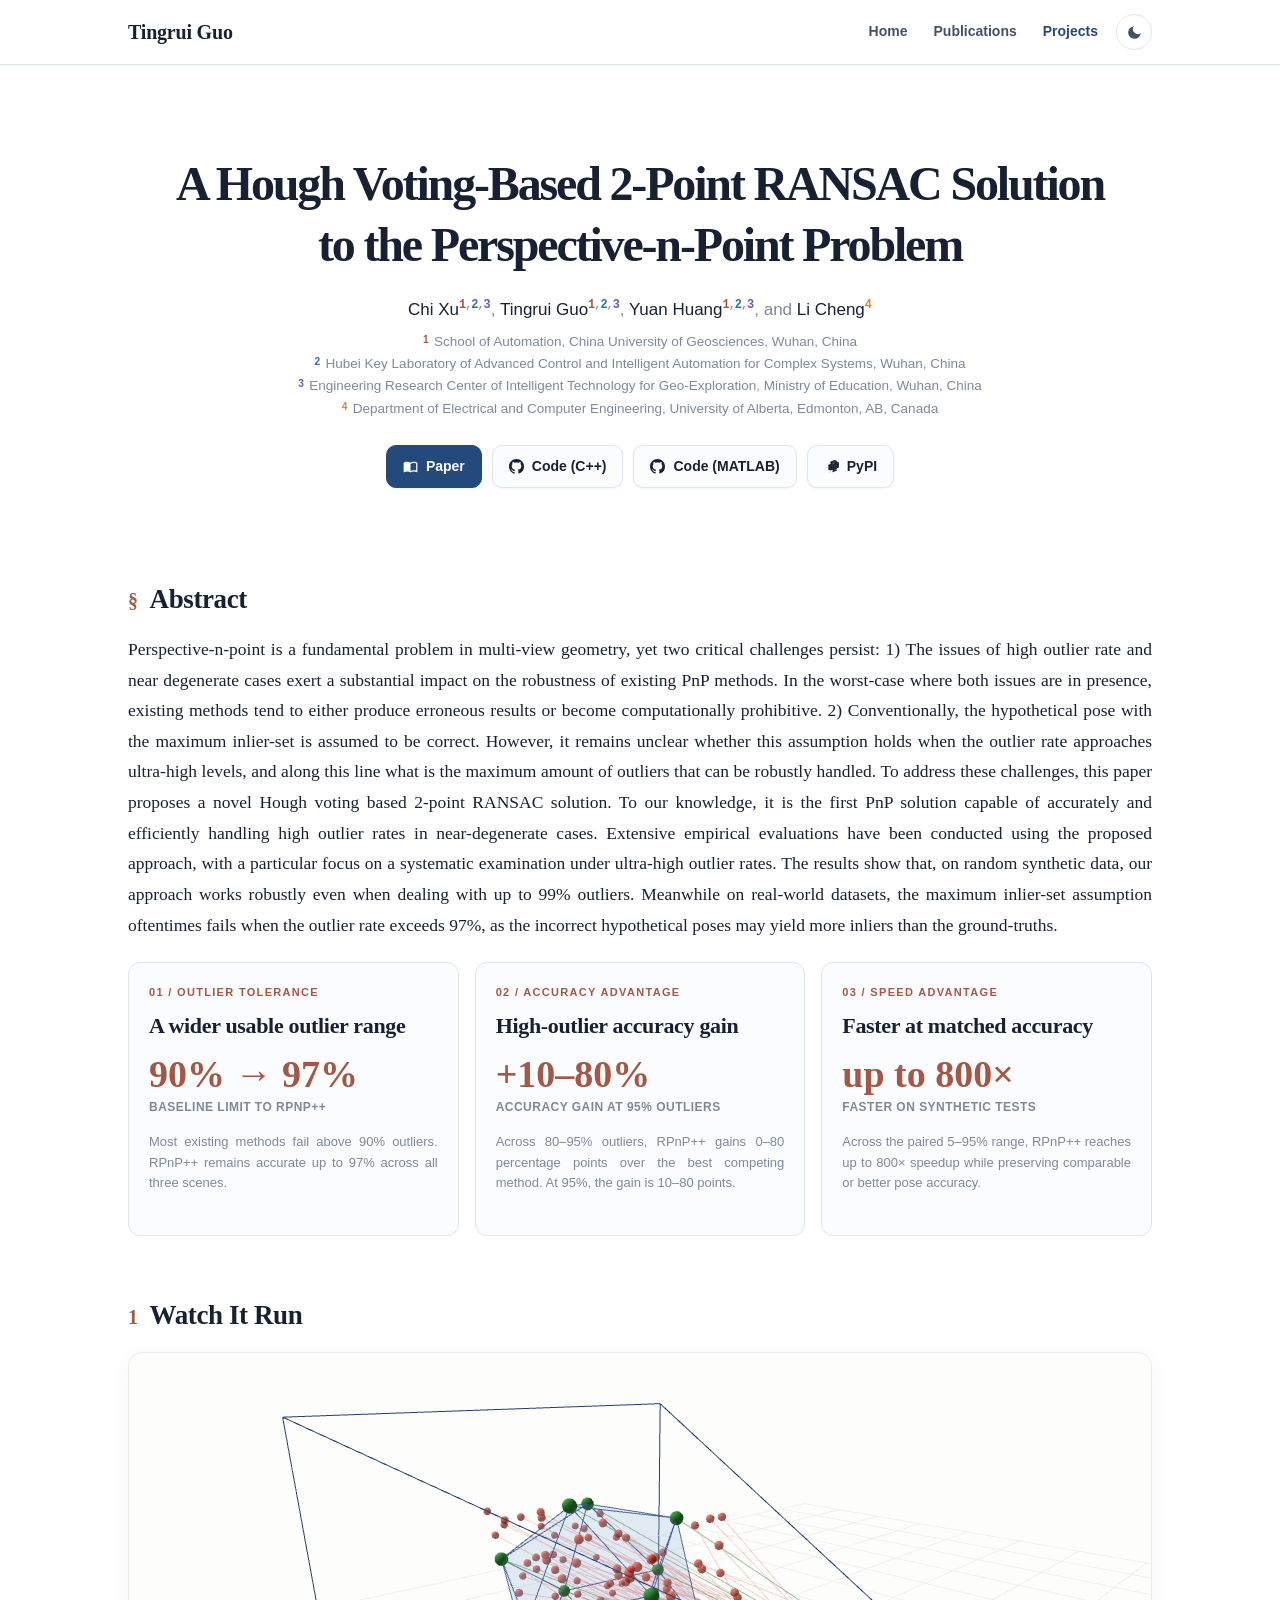
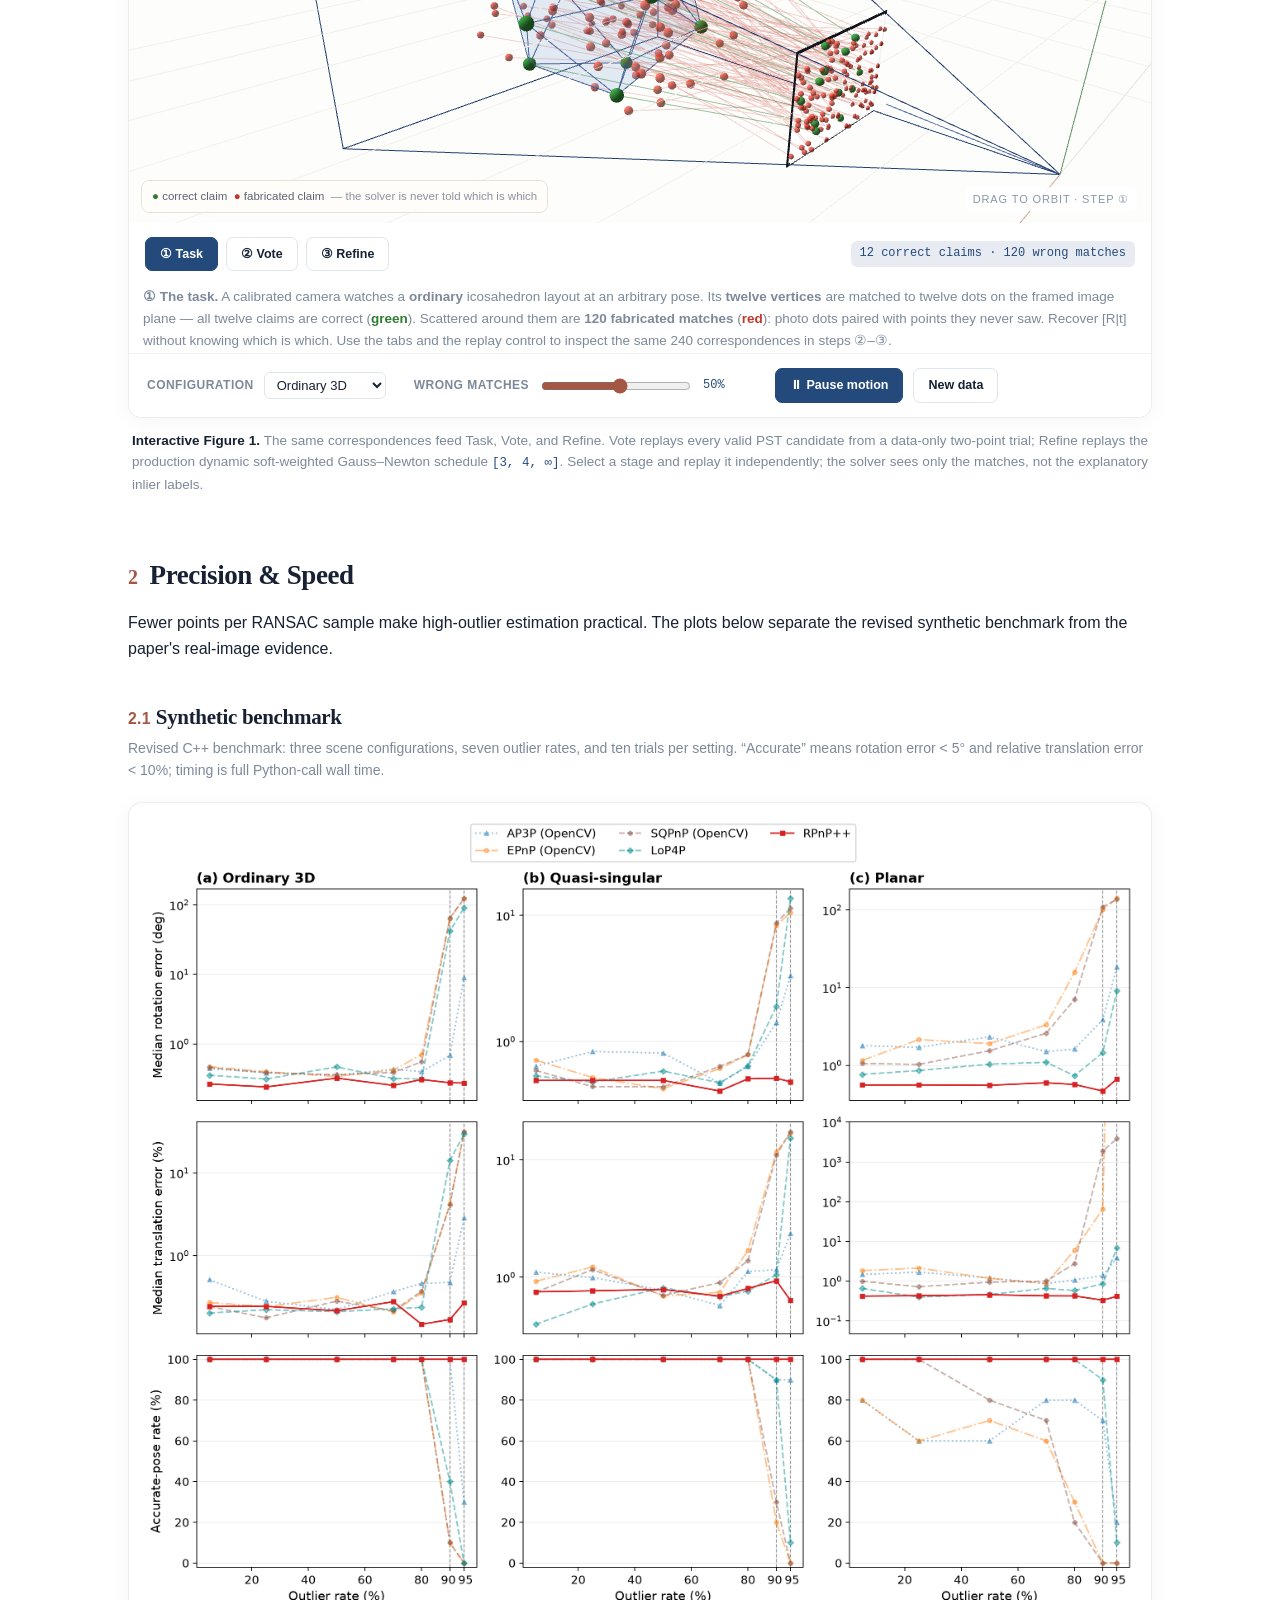
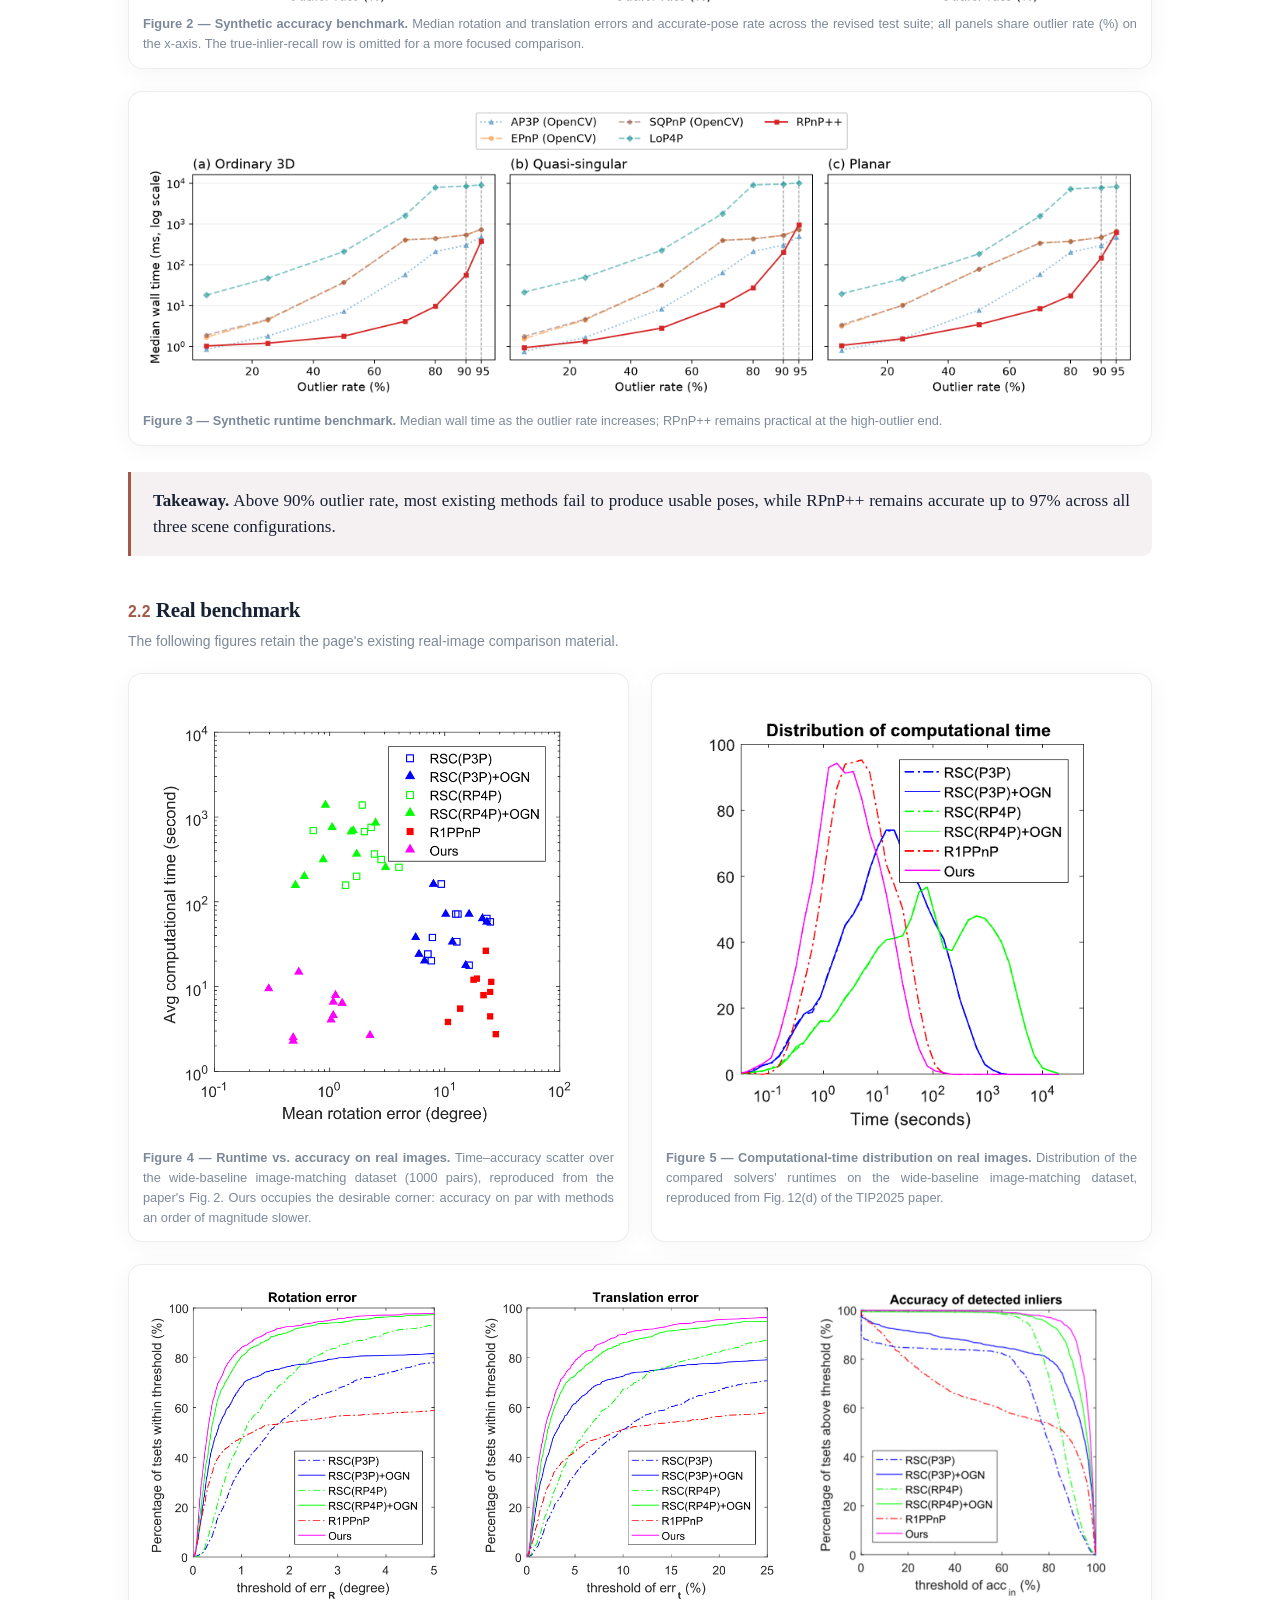
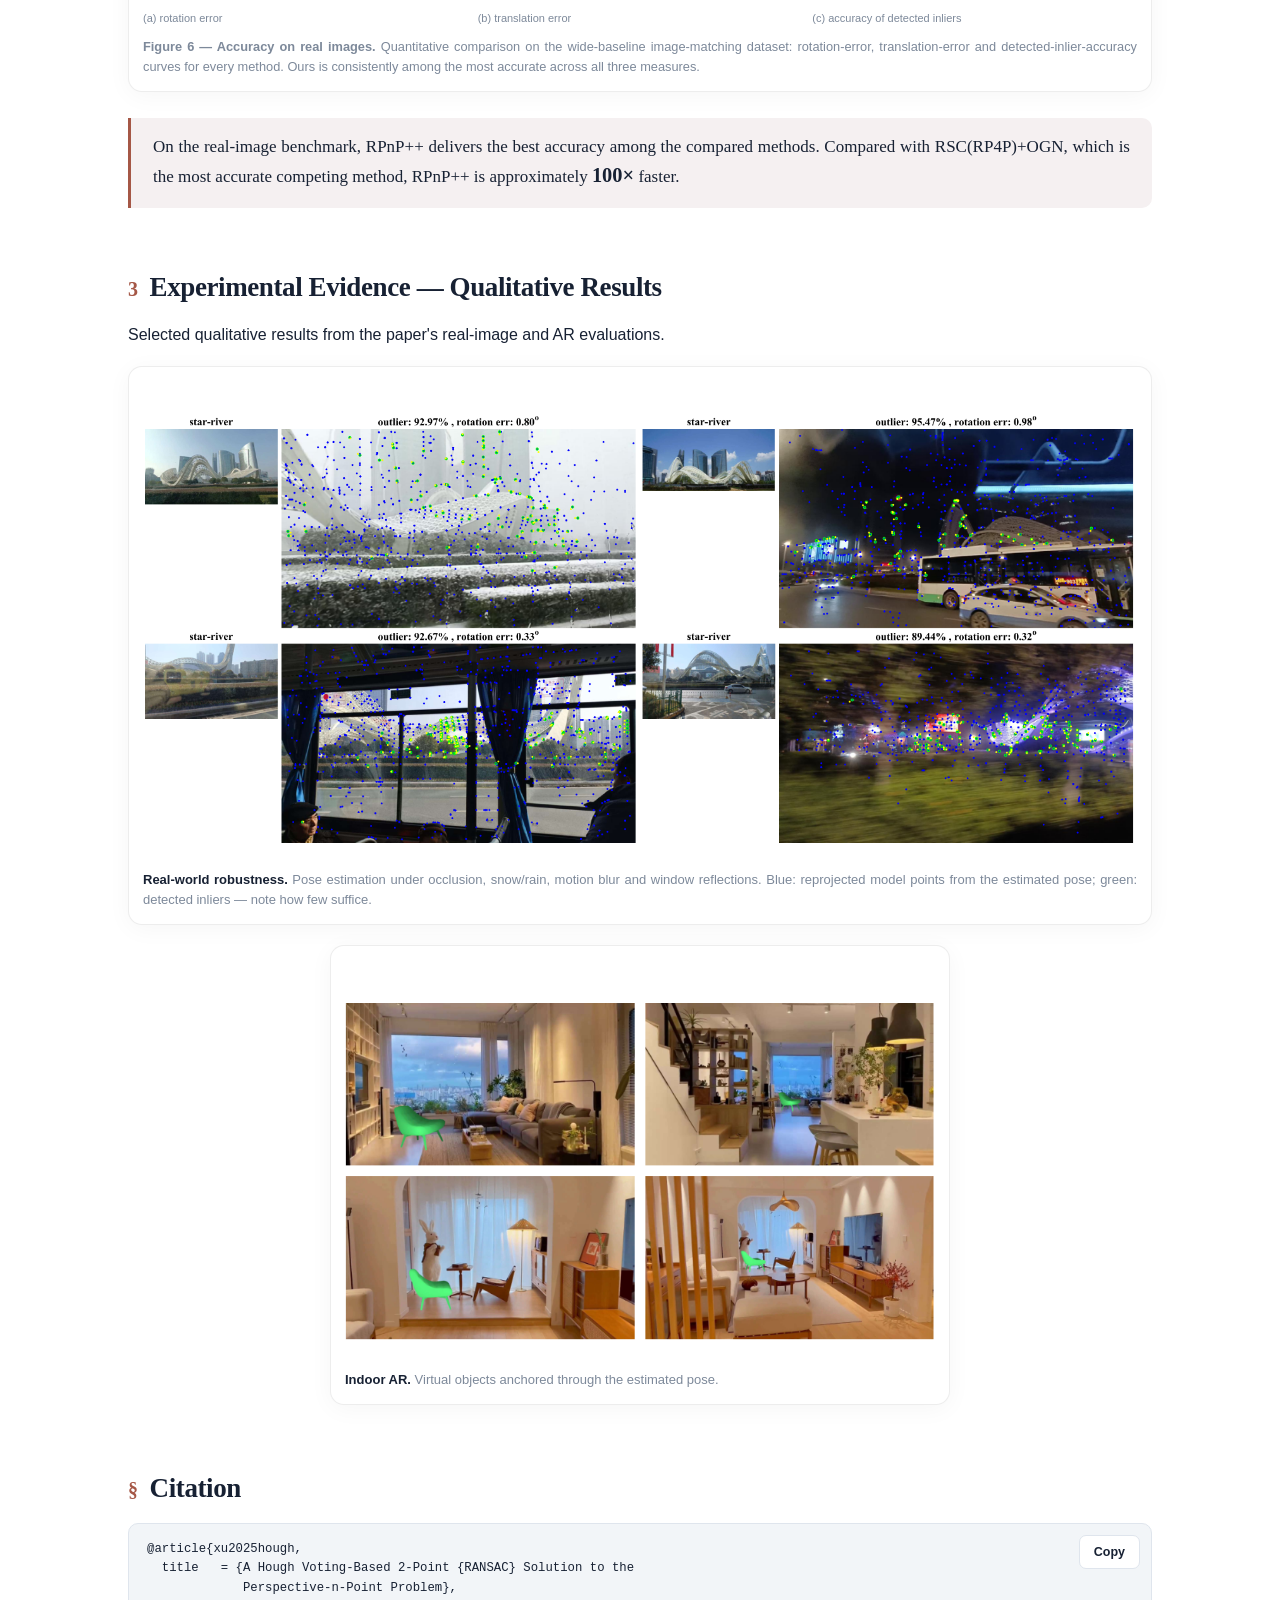
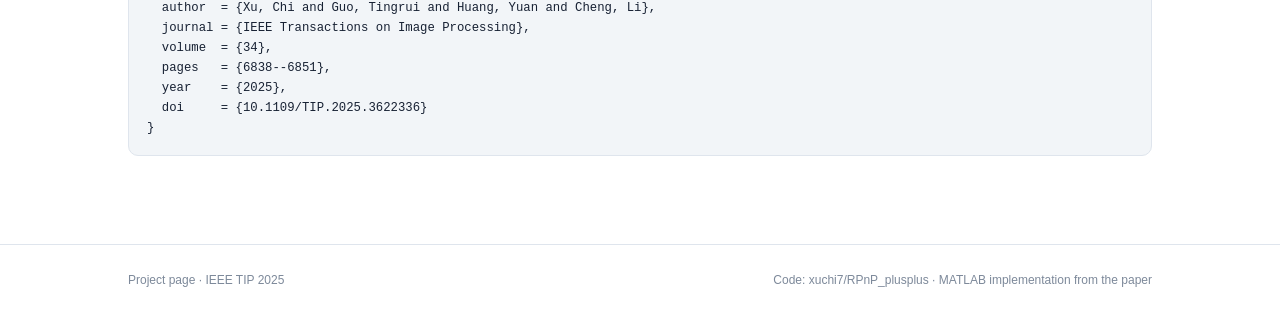
==== projects/rpnp_pp/index.html @ 00b6d366 "personal homepage" ====
<!DOCTYPE html>
<html lang="en">
<head>
<meta charset="UTF-8">
<meta name="viewport" content="width=device-width, initial-scale=1.0">
<title>A Hough Voting-Based 2-Point RANSAC Solution to the Perspective-n-Point Problem</title>
<meta name="description" content="An interactive explanation of a Hough voting-based 2-point RANSAC solution for robust Perspective-n-Point estimation under ultra-high outlier rates and near-degenerate configurations.">
<meta name="theme-color" content="#ffffff">
<script>(function(){try{var s=localStorage.getItem('tg-theme');document.documentElement.setAttribute('data-theme',s||(matchMedia('(prefers-color-scheme: dark)').matches?'dark':'light'));}catch(e){document.documentElement.setAttribute('data-theme','light');}document.documentElement.classList.add('js');}());</script>
<link rel="stylesheet" href="../../assets/css/style.css">
<link rel="stylesheet" href="assets/paper.css">
<link rel="icon" href="data:image/svg+xml,<svg xmlns='http://www.w3.org/2000/svg' viewBox='0 0 100 100'><text y='.9em' font-size='90'>📷</text></svg>">
</head>
<body class="paper-page">
<a class="skip-link" href="#main">Skip to main content</a>

<!-- ============================= NAV ============================= -->
<header class="site-nav">
  <div class="container nav-inner">
    <a class="brand" href="../../index.html">Tingrui Guo</a>
    <div class="nav-right">
      <button class="nav-toggle" type="button" aria-label="Open navigation" aria-expanded="false" aria-controls="paper-nav">
        <svg class="menu-icon" viewBox="0 0 24 24" fill="none" stroke="currentColor" stroke-width="2" stroke-linecap="round"><path d="M4 7h16M4 12h16M4 17h16"/></svg>
        <svg class="close-icon" viewBox="0 0 24 24" fill="none" stroke="currentColor" stroke-width="2" stroke-linecap="round"><path d="m6 6 12 12M18 6 6 18"/></svg>
      </button>
      <nav class="nav-links" id="paper-nav" aria-label="Primary navigation">
        <a href="../../index.html">Home</a>
        <a href="../../publications.html">Publications</a>
        <a href="../../projects.html" class="active" aria-current="page">Projects</a>
      </nav>
      <button class="theme-toggle" type="button" aria-label="Toggle dark mode">
        <svg class="i-moon" viewBox="0 0 24 24"><path fill="currentColor" d="M21 12.8A9 9 0 1 1 11.2 3a7 7 0 0 0 9.8 9.8Z"/></svg>
        <svg class="i-sun" viewBox="0 0 24 24" fill="none" stroke="currentColor" stroke-width="2" stroke-linecap="round"><circle cx="12" cy="12" r="4.4"/><path d="M12 2v2.5M12 19.5V22M2 12h2.5M19.5 12H22M4.6 4.6l1.8 1.8M17.6 17.6l1.8 1.8M19.4 4.6l-1.8 1.8M6.4 17.6l-1.8-1.8"/></svg>
      </button>
    </div>
  </div>
</header>

<!-- ============================ HERO ============================= -->
<header class="hero" id="top">
  <div class="container">
    <h1 class="title">A Hough Voting-Based 2-Point RANSAC Solution to the&nbsp;Perspective-n-Point Problem</h1>
    <div class="authors">
      Chi Xu<sup class="aff-1">1</sup><sup class="aff-sep">,</sup><sup class="aff-2">2</sup><sup class="aff-sep">,</sup><sup class="aff-3">3</sup><span class="author-sep">,</span>
      Tingrui Guo<sup class="aff-1">1</sup><sup class="aff-sep">,</sup><sup class="aff-2">2</sup><sup class="aff-sep">,</sup><sup class="aff-3">3</sup><span class="author-sep">,</span>
      Yuan Huang<sup class="aff-1">1</sup><sup class="aff-sep">,</sup><sup class="aff-2">2</sup><sup class="aff-sep">,</sup><sup class="aff-3">3</sup><span class="author-sep">, and</span>
      Li Cheng<sup class="aff-4">4</sup>
    </div>
    <div class="affils">
      <span class="aff-group"><sup class="aff-1">1</sup><span>School of Automation, China University of Geosciences, Wuhan, China</span></span>
      <span class="aff-group"><sup class="aff-2">2</sup><span>Hubei Key Laboratory of Advanced Control and Intelligent Automation for Complex Systems, Wuhan, China</span></span>
      <span class="aff-group"><sup class="aff-3">3</sup><span>Engineering Research Center of Intelligent Technology for Geo-Exploration, Ministry of Education, Wuhan, China</span></span>
      <span class="aff-group"><sup class="aff-4">4</sup><span>Department of Electrical and Computer Engineering, University of Alberta, Edmonton, AB, Canada</span></span>
    </div>
    <div class="linkrow">
      <a class="btn primary" href="https://doi.org/10.1109/TIP.2025.3622336" target="_blank" rel="noopener">
        <svg viewBox="0 0 24 24"><path d="M21 5c-1.1-.35-2.3-.54-3.5-.54-1.95 0-4.05.4-5.5 1.5-1.45-1.1-3.55-1.5-5.5-1.5S2.45 4.9 1 6v14.65c0 .25.25.5.5.5.1 0 .15-.05.25-.05C3.1 20.45 5.05 20 6.5 20c1.95 0 4.05.4 5.5 1.5 1.35-.85 3.8-1.5 5.5-1.5 1.65 0 3.35.3 4.75 1.05.1.05.15.05.25.05.25 0 .5-.25.5-.5V6c-.6-.45-1.25-.75-2-1zm0 13.5c-1.1-.35-2.3-.5-3.5-.5-1.7 0-4.15.65-5.5 1.5V8c1.35-.85 3.8-1.5 5.5-1.5 1.2 0 2.4.15 3.5.5v11.5z"/></svg>
        Paper
      </a>
      <a class="btn" href="https://github.com/RaneWouters/RPnP_plusplus" target="_blank" rel="noopener" aria-label="C++ code" title="C++ code">
        <svg viewBox="0 0 16 16"><path d="M8 0C3.58 0 0 3.58 0 8c0 3.54 2.29 6.53 5.47 7.59.4.07.55-.17.55-.38 0-.19-.01-.82-.01-1.49-2.01.37-2.53-.49-2.69-.94-.09-.23-.48-.94-.82-1.13-.28-.15-.68-.52-.01-.53.63-.01 1.08.58 1.23.82.72 1.21 1.87.87 2.33.66.07-.52.28-.87.51-1.07-1.78-.2-3.64-.89-3.64-3.95 0-.87.31-1.59.82-2.15-.08-.2-.36-1.02.08-2.12 0 0 .67-.21 2.2.82.64-.18 1.32-.27 2-.27s1.36.09 2 .27c1.53-1.04 2.2-.82 2.2-.82.44 1.1.16 1.92.08 2.12.51.56.82 1.27.82 2.15 0 3.07-1.87 3.75-3.65 3.95.29.25.54.73.54 1.48 0 1.07-.01 1.93-.01 2.2 0 .21.15.46.55.38A8.01 8.01 0 0 0 16 8c0-4.42-3.58-8-8-8z"/></svg>
        Code (C++)
      </a>
      <a class="btn" href="https://github.com/xuchi7/RPnP_plusplus" target="_blank" rel="noopener">
        <svg viewBox="0 0 16 16"><path d="M8 0C3.58 0 0 3.58 0 8c0 3.54 2.29 6.53 5.47 7.59.4-.07.55-.17.55-.38 0-.19-.01-.82-.01-1.49-2.01.37-2.53-.49-2.69-.94-.09-.23-.48-.94-.82-1.13-.28-.15-.68-.52-.01-.53.63-.01 1.08.58 1.23.82.72 1.21 1.87.87 2.33.66.07-.52.28-.87.51-1.07-1.78-.2-3.64-.89-3.64-3.95 0-.87.31-1.59.82-2.15-.08-.2-.36-1.02.08-2.12 0 0 .67-.21 2.2.82.64-.18 1.32-.27 2-.27s1.36.09 2 .27c1.53-1.04 2.2-.82 2.2-.82.44 1.1.16 1.92.08 2.12.51.56.82 1.27.82 2.15 0 3.07-1.87 3.75-3.65 3.95.29.25.54.73.54 1.48 0 1.07-.01 1.93-.01 2.2 0 .21.15.46.55.38A8.01 8.01 0 0 0 16 8c0-4.42-3.58-8-8-8z"/></svg>
        Code (MATLAB)
      </a>
      <a class="btn" href="https://pypi.org/p/rpnp-pp" target="_blank" rel="noopener" aria-label="RPnP++ on PyPI" title="RPnP++ on PyPI">
        <svg viewBox="0 0 24 24" aria-hidden="true"><path d="M23.922 13.58v3.912L20.55 18.72l-.078.055.052.037 3.45-1.256.026-.036v-3.997l-.053-.036-.025.092zM23.621 5.618l-3.04 1.107v3.912l3.339-1.215V5.509zM23.92 13.457V9.544l-3.336 1.215v3.913zM20.47 14.71V10.8L17.17 12v3.913zM17.034 19.996v-3.912l-3.313 1.206v3.912zM17.17 16.057v3.868l3.314-1.206V14.85l-3.314 1.206zm2.093 1.882c-.367.134-.663-.074-.663-.463s.296-.814.663-.947c.365-.133.662.075.662.464s-.297.814-.662.946zM13.225 9.315l.365-.132-3.285-1.197-3.323 1.21.102.037 3.184 1.16zM20.507 10.664V6.751L17.17 7.965v3.913zM17.058 11.918V8.005l-3.302 1.202v3.912zM13.643 9.246l-3.336 1.215v3.913l3.336-1.215zM6.907 13.165l3.322 1.209v-3.913L6.907 9.252zM10.34 7.873l3.281 1.193V5.198l-3.28-1.193zM20.507 2.715L17.19 3.922v3.913l3.317-1.207zM16.95 3.903L13.724 2.73l-3.269 1.19 3.225 1.174zM15.365 4.606l-1.624.592v3.868l3.317-1.207V3.991l-1.693.615zm-.391 2.778c-.367.134-.662-.074-.662-.464s.295-.813.662-.946c.366-.133.663.074.663.464s-.297.814-.663.946zM10.229 18.41v-3.914l-3.322-1.209V17.2zM13.678 17.182v-3.913l-3.371 1.227v3.913zM13.756 17.154l3.3-1.2V12.04l-3.3 1.2zM13.678 21.217l-3.371 1.227v-3.912h-.078v3.912l-3.322-1.209v-3.913l-.053-.058-.025-.06-3.336-1.21v-3.948l.034.013 3.287 1.196.015-.078-3.261-1.187 3.26-1.187v-.109L3.876 9.62l-.307-.112 3.26-1.188v.877l.079-.055V6.769l3.257 1.185.058-.061L7.084 6.75l-.102-.037 3.24-1.179v-.083L6.854 6.677v.018l-.025.018v1.523L3.44 9.47v.02l-.025.017v4.007l-3.39 1.233v.019L0 14.784v3.995l.025.037 3.4 1.237.008-.006.007.01 3.4 1.238.008-.006.006.01 3.4 1.237.014-.009.012.01 3.45-1.256.026-.037-.078-.027zM3.493 9.563l3.257 1.185-3.257 1.187V9.562zM3.4 19.96L.078 18.752v-3.913l2.361.86.96.349v3.913zm.015-3.99L.335 14.85l-.182-.066 3.262-1.187v2.374zm3.399 5.231-3.321-1.209v-3.912l3.321 1.209v3.912zM23.791 5.434l-3.21-1.17v2.338zM20.387 2.643l-3.24-1.18-3.27 1.19 3.247 1.182z"/></svg>
        PyPI
      </a>
    </div>
  </div>
</header>

<main id="main">
<!-- ========================== ABSTRACT =========================== -->
<section id="abstract">
  <div class="container">
    <h2 class="sec"><span class="no">§</span>Abstract</h2>
    <p class="abstract lead" style="max-width:72em">
      Perspective-n-point is a fundamental problem in multi-view geometry, yet two critical challenges persist: 1) The
      issues of high outlier rate and near degenerate cases exert a substantial impact on the robustness of existing PnP
      methods. In the worst-case where both issues are in presence, existing methods tend to either produce erroneous
      results or become computationally prohibitive. 2) Conventionally, the hypothetical pose with the maximum
      inlier-set is assumed to be correct. However, it remains unclear whether this assumption holds when the outlier
      rate approaches ultra-high levels, and along this line what is the maximum amount of outliers that can be robustly
      handled. To address these challenges, this paper proposes a novel Hough voting based 2-point RANSAC solution. To
      our knowledge, it is the first PnP solution capable of accurately and efficiently handling high outlier rates in
      near-degenerate cases. Extensive empirical evaluations have been conducted using the proposed approach, with a
      particular focus on a systematic examination under ultra-high outlier rates. The results show that, on random
      synthetic data, our approach works robustly even when dealing with up to 99% outliers. Meanwhile on real-world
      datasets, the maximum inlier-set assumption oftentimes fails when the outlier rate exceeds 97%, as the incorrect
      hypothetical poses may yield more inliers than the ground-truths.
    </p>

    <div class="highlights benchmark-advantages" aria-label="RPnP++ synthetic benchmark advantages">
      <article class="advantage-card">
        <div class="advantage-label">01 / Outlier tolerance</div>
        <h4>A wider usable outlier range</h4>
        <div class="advantage-stat">90% &rarr; 97% <span>baseline limit to RPnP++</span></div>
        <p>Most existing methods fail above 90% outliers. RPnP++ remains accurate up to 97% across all three scenes.</p>
      </article>
      <article class="advantage-card">
        <div class="advantage-label">02 / Accuracy advantage</div>
        <h4>High-outlier accuracy gain</h4>
        <div class="advantage-stat">+10–80% <span>accuracy gain at 95% outliers</span></div>
        <p>Across 80–95% outliers, RPnP++ gains 0–80 percentage points over the best competing method. At 95%, the gain is 10–80 points.</p>
      </article>
      <article class="advantage-card">
        <div class="advantage-label">03 / Speed advantage</div>
        <h4>Faster at matched accuracy</h4>
        <div class="advantage-stat">up to 800&times; <span>faster on synthetic tests</span></div>
        <p>Across the paired 5–95% range, RPnP++ reaches up to 800&times; speedup while preserving comparable or better pose accuracy.</p>
      </article>
    </div>
  </div>
</section>

<!-- ====================== FLAGSHIP PIPELINE DEMO =================== -->
<section id="demo">
  <div class="container">
    <h2 class="sec"><span class="no">1</span>Watch It Run</h2>

    <div class="demo-card">
      <div class="viz-holder" id="viz-pipeline" style="height:470px">
        <div class="viz-badge" id="pipe-badge">drag to orbit · step ①</div>
      </div>
      <div class="pipe-steps">
        <button class="chip-btn step-tab active" data-step="A">① Task</button>
        <button class="chip-btn step-tab" data-step="B">② Vote</button>
        <button class="chip-btn step-tab" data-step="C">③ Refine</button>
        <span class="readout" id="pipe-readout" style="margin-left:auto">–</span>
      </div>
      <p class="pipe-cap" id="pipe-cap"></p>
      <div class="controls">
        <div class="ctrl">
          <label for="pp-config">Configuration</label>
          <select id="pp-config">
            <option value="ordinary">Ordinary 3D</option>
            <option value="quasi">Quasi-singular</option>
            <option value="planar">Planar</option>
          </select>
        </div>
        <div class="ctrl">
          <label for="pp-outliers">Wrong matches</label>
          <input type="range" id="pp-outliers" min="0" max="95" value="50" step="5">
          <span class="val" id="pp-outliers-val">50%</span>
        </div>
        <div class="ctrl">
          <button class="chip-btn primary active" id="pp-run">⏸ Pause motion</button>
          <button class="chip-btn" id="pp-newdata">New data</button>
        </div>
      </div>
    </div>
    <p class="figcap"><b>Interactive Figure 1.</b> The same correspondences feed Task, Vote, and Refine. Vote replays every valid PST candidate from a data-only two-point trial; Refine replays the production dynamic soft-weighted Gauss–Newton schedule <span class="mono">[3, 4, ∞]</span>. Select a stage and replay it independently; the solver sees only the matches, not the explanatory inlier labels.</p>
  </div>
</section>

<!-- ===================== WHY 2 POINTS ============================ -->
<section id="why2pt">
  <div class="container">
    <h2 class="sec"><span class="no">2</span>Precision &amp; Speed</h2>

    <p>Fewer points per RANSAC sample make high-outlier estimation practical. The plots below separate the revised synthetic benchmark from the paper's real-image evidence.</p>

    <h3 class="benchmark-subtitle"><span class="benchmark-index">2.1</span> Synthetic benchmark</h3>
    <p class="benchmark-note">Revised C++ benchmark: three scene configurations, seven outlier rates, and ten trials per setting. “Accurate” means rotation error &lt; 5&deg; and relative translation error &lt; 10%; timing is full Python-call wall time.</p>

    <div class="synthetic-fig-stack">
      <figure class="paper-fig">
        <img src="assets/paper/synthetic_paper_style_accuracy.png" alt="Synthetic benchmark accuracy comparison across ordinary, quasi-singular and planar scenes" loading="lazy">
        <figcaption><b>Figure 2 — Synthetic accuracy benchmark.</b> Median rotation and translation errors and accurate-pose rate across the revised test suite; all panels share outlier rate (%) on the x-axis. The true-inlier-recall row is omitted for a more focused comparison.</figcaption>
      </figure>
      <figure class="paper-fig">
        <img src="assets/paper/synthetic_time_comparison.png" alt="Synthetic benchmark runtime comparison across outlier rates" loading="lazy">
        <figcaption><b>Figure 3 — Synthetic runtime benchmark.</b> Median wall time as the outlier rate increases; RPnP++ remains practical at the high-outlier end.</figcaption>
      </figure>
    </div>

    <blockquote class="benchmark-quote">
      <p><b>Takeaway.</b> Above 90% outlier rate, most existing methods fail to produce usable poses, while RPnP++ remains accurate up to 97% across all three scene configurations.</p>
    </blockquote>
    <h3 class="benchmark-subtitle"><span class="benchmark-index">2.2</span> Real benchmark</h3>
    <p class="benchmark-note">The following figures retain the page's existing real-image comparison material.</p>

    <div class="fig-grid">
      <figure class="paper-fig">
        <img src="assets/paper/fig2_real_scatter.png" alt="Time vs. accuracy scatter on the wide-baseline dataset">
        <figcaption><b>Figure 4 — Runtime vs. accuracy on real images.</b> Time&ndash;accuracy scatter over the
        wide-baseline image-matching dataset (1000 pairs), reproduced from the paper's Fig.&thinsp;2.
        Ours occupies the desirable corner: accuracy on par with methods an order of magnitude slower.</figcaption>
      </figure>
      <figure class="paper-fig">
        <img src="assets/paper/fig12_d_time.png" alt="Distribution of computational time on real images">
        <figcaption><b>Figure 5 — Computational-time distribution on real images.</b> Distribution of the
        compared solvers' runtimes on the wide-baseline image-matching dataset, reproduced from Fig.&thinsp;12(d)
        of the TIP2025 paper.</figcaption>
      </figure>
      <figure class="paper-fig wide">
        <div class="triptych">
          <figure><img src="assets/paper/fig12_a.png" alt="Rotation error curves on real images"><figcaption>(a) rotation error</figcaption></figure>
          <figure><img src="assets/paper/fig12_b.png" alt="Translation error curves on real images"><figcaption>(b) translation error</figcaption></figure>
          <figure><img src="assets/paper/fig12_c.png" alt="Accuracy of detected inliers on real images"><figcaption>(c) accuracy of detected inliers</figcaption></figure>
        </div>
        <figcaption><b>Figure 6 — Accuracy on real images.</b> Quantitative comparison on the
        wide-baseline image-matching dataset: rotation-error, translation-error and detected-inlier-accuracy
        curves for every method. Ours is consistently among the most accurate across all three measures.</figcaption>
      </figure>
    </div>

    <blockquote class="benchmark-quote">
      <p>On the real-image benchmark, RPnP++ delivers the best accuracy among the compared methods. Compared with RSC(RP4P)+OGN, which is the most accurate competing method, RPnP++ is approximately <strong>100&times;</strong> faster.</p>
    </blockquote>
  </div>
</section>

<!-- ========================= RESULTS ============================= -->
<section id="results">
  <div class="container">
    <h2 class="sec"><span class="no">3</span>Experimental Evidence — Qualitative Results</h2>
    <p>Selected qualitative results from the paper's real-image and AR evaluations.</p>

    <div class="paperfig">
      <img src="assets/fig/fig1_teaser.png" alt="Real-world robustness" loading="lazy">
      <figcaption><b>Real-world robustness.</b> Pose estimation under occlusion, snow/rain, motion blur and window
      reflections. Blue: reprojected model points from the estimated pose; green: detected inliers — note how few suffice.</figcaption>
    </div>

    <div class="paperfig narrow" style="margin-top:20px">
      <img src="assets/fig/fig15_ar.png" alt="AR application" loading="lazy">
      <figcaption><b>Indoor AR.</b> Virtual objects anchored through the estimated pose.</figcaption>
    </div>

  </div>
</section>

<!-- ========================= CITATION ============================ -->
<section id="cite">
  <div class="container">
    <h2 class="sec"><span class="no">§</span>Citation</h2>
    <div class="bib">
      <button class="chip-btn copy-btn" id="bib-copy">Copy</button>
<pre class="code" id="bib-text">@article{xu2025hough,
  title   = {A Hough Voting-Based 2-Point {RANSAC} Solution to the
             Perspective-n-Point Problem},
  author  = {Xu, Chi and Guo, Tingrui and Huang, Yuan and Cheng, Li},
  journal = {IEEE Transactions on Image Processing},
  volume  = {34},
  pages   = {6838--6851},
  year    = {2025},
  doi     = {10.1109/TIP.2025.3622336}
}</pre>
    </div>
  </div>
</section>

 </main>

<footer class="site-footer">
  <div class="container">
    <div class="footer-inner">
      <span>Project page · IEEE TIP 2025</span>
      <span>Code: <a href="https://github.com/xuchi7/RPnP_plusplus" target="_blank" rel="noopener">xuchi7/RPnP_plusplus</a> · MATLAB implementation from the paper</span>
    </div>
  </div>
</footer>

<script src="assets/three.min.js" defer></script>
<script src="assets/pst_core.js" defer></script>
<script src="../../assets/js/main.js" defer></script>
<script src="assets/main.js" defer></script>
</body>
</html>
---- assets/css/style.css ----
/* Tingrui Guo — shared site system
   Plain CSS by design: no font or framework requests, fast on GitHub Pages. */

:root {
  color-scheme: light dark;
  --bg: #ffffff;
  --surface: #fbfcfe;
  --surface-raised: #ffffff;
  --soft: #f2f5f8;
  --ink: #172133;
  --secondary: #435168;
  --muted: #7d899a;
  --line: #dfe5ed;
  --accent: #244a7c;
  --accent-strong: #17385f;
  --accent-soft: rgba(36, 74, 124, 0.10);
  --warm: #a55746;
  --warm-strong: #873f32;
  --warm-soft: rgba(165, 87, 70, 0.10);
  --gold: #956c16;
  --gold-soft: rgba(149, 108, 22, 0.11);
  --nav-bg: rgba(255, 255, 255, 0.88);
  --shadow-sm: 0 1px 2px rgba(23, 33, 51, 0.05);
  --shadow-md: 0 14px 35px rgba(23, 33, 51, 0.10);
  --radius: 16px;
  --radius-sm: 10px;
  --maxw: 1120px;
  --sans: -apple-system, BlinkMacSystemFont, "Segoe UI", "PingFang SC",
    "Hiragino Sans GB", "Microsoft YaHei", Roboto, Helvetica, Arial, sans-serif;
  --serif: "Iowan Old Style", "Palatino Linotype", Palatino, Georgia,
    "Times New Roman", "Songti SC", "STSong", SimSun, serif;
  --mono: ui-monospace, SFMono-Regular, Menlo, Consolas, "Liberation Mono", monospace;
}

[data-theme="dark"] {
  --bg: #111722;
  --surface: #182130;
  --surface-raised: #1d2939;
  --soft: #222f40;
  --ink: #edf2f8;
  --secondary: #c5d0df;
  --muted: #94a1b3;
  --line: #344255;
  --accent: #8db3e4;
  --accent-strong: #b0cdf0;
  --accent-soft: rgba(141, 179, 228, 0.15);
  --warm: #e49b86;
  --warm-strong: #f0b4a2;
  --warm-soft: rgba(228, 155, 134, 0.15);
  --gold: #e5bd63;
  --gold-soft: rgba(229, 189, 99, 0.16);
  --nav-bg: rgba(17, 23, 34, 0.88);
  --shadow-sm: 0 1px 2px rgba(0, 0, 0, 0.35);
  --shadow-md: 0 14px 35px rgba(0, 0, 0, 0.34);
}

@media (prefers-color-scheme: dark) {
  :root:not([data-theme="light"]):not([data-theme="dark"]) {
    --bg: #111722; --surface: #182130; --surface-raised: #1d2939; --soft: #222f40;
    --ink: #edf2f8; --secondary: #c5d0df; --muted: #94a1b3; --line: #344255;
    --accent: #8db3e4; --accent-strong: #b0cdf0; --accent-soft: rgba(141,179,228,.15);
    --warm: #e49b86; --warm-strong: #f0b4a2; --warm-soft: rgba(228,155,134,.15);
    --gold: #e5bd63; --gold-soft: rgba(229,189,99,.16); --nav-bg: rgba(17,23,34,.88);
  }
}

*, *::before, *::after { box-sizing: border-box; }
html { -webkit-text-size-adjust: 100%; scroll-behavior: smooth; }
body {
  margin: 0; background: var(--bg); color: var(--ink);
  font: 16px/1.72 var(--sans); -webkit-font-smoothing: antialiased; text-rendering: optimizeLegibility;
}
img, video { display: block; max-width: 100%; height: auto; }
h1, h2, h3, h4 { margin: 0 0 .55em; color: var(--ink); font-family: var(--serif); font-weight: 700; line-height: 1.18; letter-spacing: -.015em; }
p { margin: 0 0 1em; }
a { color: var(--accent); text-decoration: none; transition: color .18s ease; }
a:hover { color: var(--accent-strong); }
button, input, select { font: inherit; }
::selection { background: var(--accent-soft); }
:focus-visible { outline: 2px solid var(--accent); outline-offset: 3px; border-radius: 5px; }

.container { width: min(100%, var(--maxw)); margin-inline: auto; padding-inline: clamp(20px, 4vw, 48px); }
.skip-link { position: absolute; left: -999px; top: 8px; z-index: 100; padding: 8px 14px; border-radius: 8px; background: var(--ink); color: var(--bg); }
.skip-link:focus { left: 8px; }
.mono-note { color: var(--muted); font: 500 12px/1.55 var(--mono); letter-spacing: .015em; }

/* Shared navigation */
.site-nav { position: sticky; top: 0; z-index: 50; border-bottom: 1px solid var(--line); background: var(--nav-bg); -webkit-backdrop-filter: saturate(160%) blur(14px); backdrop-filter: saturate(160%) blur(14px); }
.nav-inner { display: flex; align-items: center; justify-content: space-between; gap: 18px; min-height: 64px; }
.brand { color: var(--ink); font: 700 20px/1 var(--serif); letter-spacing: -.01em; white-space: nowrap; }
.brand:hover { color: var(--accent); }
.nav-right { display: flex; align-items: center; gap: 7px; min-width: 0; }
.nav-links { display: flex; align-items: center; gap: 4px; }
.nav-links a { padding: 7px 11px; border-radius: 8px; color: var(--secondary); font-size: 14px; font-weight: 600; white-space: nowrap; }
.nav-links a:hover { color: var(--ink); background: var(--soft); }
.nav-links a.active { color: var(--accent); }
.nav-toggle, .theme-toggle { display: grid; place-items: center; flex: 0 0 auto; width: 36px; height: 36px; border: 1px solid var(--line); border-radius: 50%; background: var(--surface-raised); color: var(--secondary); cursor: pointer; transition: transform .18s ease, color .18s ease, border-color .18s ease, background .18s ease; }
.nav-toggle { display: none; border-radius: 9px; }
.nav-toggle:hover, .theme-toggle:hover { color: var(--accent); border-color: var(--accent); }
.theme-toggle:hover { transform: rotate(12deg); }
.nav-toggle svg, .theme-toggle svg { width: 17px; height: 17px; }
.nav-toggle .close-icon, .theme-toggle .i-sun { display: none; }
.nav-toggle.is-open .menu-icon { display: none; }
.nav-toggle.is-open .close-icon { display: block; }
[data-theme="dark"] .theme-toggle .i-moon { display: none; }
[data-theme="dark"] .theme-toggle .i-sun { display: block; }

/* Buttons and labels */
.btn { display: inline-flex; align-items: center; justify-content: center; gap: 8px; min-height: 40px; padding: 9px 16px; border: 1px solid var(--line); border-radius: var(--radius-sm); background: var(--surface-raised); color: var(--ink); box-shadow: var(--shadow-sm); font-size: 14px; font-weight: 650; cursor: pointer; transition: transform .18s ease, box-shadow .18s ease, color .18s ease, background .18s ease; }
.btn:hover { color: var(--ink); transform: translateY(-2px); box-shadow: var(--shadow-md); }
.btn-primary { border-color: var(--accent); background: var(--accent); color: #fff; }
.btn-primary:hover { border-color: var(--accent-strong); background: var(--accent-strong); color: #fff; }
.text-link { font-weight: 700; }
.pill { display: inline-block; padding: 4px 10px; border-radius: 999px; background: var(--accent-soft); color: var(--accent); font: 650 11px/1.2 var(--mono); letter-spacing: .035em; white-space: nowrap; }
.pill-warm { background: var(--warm-soft); color: var(--warm); }
.pill-venue { background: #eef2f8; color: #244a7c; }
.pill-ccf { background: #f1edfa; color: #6f5aa8; }
.pill-cas { background: #fff1e7; color: #a55746; }
.pill-if { background: #ebf6ee; color: #2f6f4e; }
.pill-report { background: #eef0f3; color: #5e6977; }
.pill-line { border: 1px solid var(--line); background: transparent; color: var(--secondary); }
[data-theme="dark"] .pill-venue { background: rgba(141, 179, 228, .18); color: #b8d2f2; }
[data-theme="dark"] .pill-ccf { background: rgba(157, 125, 213, .2); color: #d0c0f2; }
[data-theme="dark"] .pill-cas { background: rgba(228, 155, 134, .18); color: #f0b7a4; }
[data-theme="dark"] .pill-if { background: rgba(103, 175, 126, .18); color: #b6dfbf; }
[data-theme="dark"] .pill-report { background: rgba(148, 161, 179, .18); color: #cbd2dc; }
@media (prefers-color-scheme: dark) {
  :root:not([data-theme="light"]):not([data-theme="dark"]) .pill-venue { background: rgba(141, 179, 228, .18); color: #b8d2f2; }
  :root:not([data-theme="light"]):not([data-theme="dark"]) .pill-ccf { background: rgba(157, 125, 213, .2); color: #d0c0f2; }
  :root:not([data-theme="light"]):not([data-theme="dark"]) .pill-cas { background: rgba(228, 155, 134, .18); color: #f0b7a4; }
  :root:not([data-theme="light"]):not([data-theme="dark"]) .pill-if { background: rgba(103, 175, 126, .18); color: #b6dfbf; }
  :root:not([data-theme="light"]):not([data-theme="dark"]) .pill-report { background: rgba(148, 161, 179, .18); color: #cbd2dc; }
}

/* Homepage */
.hero { display: grid; grid-template-columns: minmax(0, 1fr) 250px; align-items: center; gap: clamp(34px, 7vw, 96px); padding-block: clamp(64px, 9vw, 112px) 70px; }
.hero-copy { min-width: 0; max-width: 720px; }
.hero-inline-aside { display: none; }
.eyebrow { margin-bottom: 18px; color: var(--warm); font: 700 12px/1 var(--mono); letter-spacing: .18em; text-transform: uppercase; }
.hero h1 { margin-bottom: 15px; font-size: clamp(32px, 3.8vw, 40px); letter-spacing: -.045em; }
.name-cn { display: inline-block; margin-left: 8px; color: var(--muted); font: 500 .54em/1 var(--sans); letter-spacing: .04em; vertical-align: middle; }
.hero-affiliation { margin: -3px 0 16px; color: var(--muted); font: 600 12px/1.6 var(--mono); letter-spacing: .02em; }
.hero-lede { max-width: 61ch; margin-bottom: 14px; color: var(--secondary); font: inherit; line-height: 1.6; text-align: justify; }
.hero-bio { max-width: 61ch; color: var(--secondary); font-size: 16px; text-align: justify; }
.hero-research { display: grid; gap: 8px; max-width: 70ch; margin: 13px 0 0; padding-left: 1.3em; color: var(--secondary); font-size: 15px; line-height: 1.55; }
.hero-research li { padding-left: 4px; text-align: justify; }
.hero-research strong { color: var(--accent); }
.hero-note { margin-top: 16px; color: var(--secondary); font-size: 15px; text-align: justify; }
.social { display: flex; gap: 9px; margin-top: 22px; }
.social a { display: grid; place-items: center; width: 36px; height: 36px; border: 1px solid var(--line); border-radius: 50%; background: var(--surface-raised); color: var(--secondary); }
.social a:hover { border-color: var(--accent); background: var(--accent); color: #fff; transform: translateY(-2px); }
.social svg { width: 16px; height: 16px; fill: currentColor; }
.hero-aside { justify-self: end; width: min(100%, 250px); }
.avatar-wrap { position: relative; margin: 0; }
.avatar { width: 100%; aspect-ratio: 1145 / 1374; object-fit: cover; border: 1px solid var(--line); border-radius: 28px; background: var(--soft); box-shadow: 0 16px 32px rgba(17, 36, 65, .16); }

.section { padding-block: 20px; }
.section[id] { scroll-margin-top: 84px; }
.section-head { display: flex; align-items: center; gap: 13px; margin-bottom: 16px; }
.section-head .num { color: var(--warm); font: 700 11px/1 var(--mono); letter-spacing: .14em; }
.section-head h2 { margin: 0; font-size: clamp(23px, 3vw, 31px); white-space: nowrap; }
.section-head .rule { flex: 1; height: 1px; background: var(--line); }
.topic-grid { display: grid; grid-template-columns: repeat(3, 1fr); gap: 16px; }
.topic-card { padding: 18px; border: 1px solid var(--line); border-radius: var(--radius); background: var(--surface); transition: transform .2s ease, box-shadow .2s ease, border-color .2s ease; }
.topic-card:hover { border-color: var(--accent); transform: translateY(-3px); box-shadow: var(--shadow-md); }
.topic-index { color: var(--accent); font: 700 12px/1 var(--mono); }
.topic-card h3 { margin: 14px 0 6px; font-size: 20px; }
.topic-card p { margin: 0; color: var(--muted); font-size: 14px; line-height: 1.65; text-align: justify; }

.news-list { list-style: none; margin: 0; padding: 0; }
.news-list li { display: grid; grid-template-columns: 86px minmax(0, 1fr); gap: 14px; padding: 11px 0; }
.news-list li + li { border-top: 1px dashed var(--line); }
.news-time { align-self: start; padding: 3px 8px; border-radius: 999px; background: var(--warm-soft); color: var(--warm); font: 650 11px/1.4 var(--mono); text-align: center; }
.news-list .txt { color: var(--secondary); font-size: 15px; }
.news-list .is-clipped { display: none; }
.link-btn { padding: 7px 0; border: 0; background: transparent; color: var(--accent); font-size: 14px; font-weight: 700; cursor: pointer; }
.link-btn:hover { text-decoration: underline; text-underline-offset: 4px; }

.pub-list { list-style: none; margin: 0; padding: 0; }
.pub { display: grid; grid-template-columns: 200px minmax(0, 1fr); gap: 22px; padding: 18px; border: 1px solid var(--line); border-radius: var(--radius); background: var(--surface); transition: transform .2s ease, box-shadow .2s ease; }
.pub:hover { transform: translateY(-2px); box-shadow: var(--shadow-md); }
.pub + .pub { margin-top: 14px; }
.pub-thumb { align-self: center; width: 100%; aspect-ratio: 16 / 10; object-fit: cover; border: 1px solid #dfe5ed; border-radius: var(--radius-sm); background: #f3f6fa; }
.pub-thumb--mrfnet { object-fit: contain; padding: 5px; }
.pub-thumb--diagram { object-fit: contain; padding: 0; }
/* Hover-zoom "spotlight": the overlay dims the page while the enlarged
   thumbnail sits above it (z-index 100 > 80) so the figure stays bright.
   Note: .pub must NOT create a stacking context. A transform or z-index here
   would trap the thumbnail's z-index inside the card, dropping it below the
   overlay and dimming the image along with the page — so the card lift uses
   `top` (with position: relative) instead of `transform: translateY`. */
.selected-publications .pub,
.publications-page .pub { position: relative; overflow: visible; transition: top .2s ease, box-shadow .2s ease; }
.selected-publications .pub { column-gap: 40px; }
.selected-publications .pub:hover,
.publications-page .pub:hover { transform: none; top: -2px; }
.selected-publications .pub-thumb,
.publications-page .pub-thumb { position: relative; z-index: 0; transform-origin: 30% 50%; transition: transform .22s ease, box-shadow .22s ease, background-color .22s ease, z-index 0s linear .22s; }
@media (hover: hover) and (pointer: fine) {
  body::before { content: ""; position: fixed; inset: 0; z-index: 80; pointer-events: none; background: rgba(13, 24, 42, .46); opacity: 0; transition: opacity .22s ease; }
  body:has(.selected-publications .pub-thumb:hover)::before,
  body.image-zoom-active::before { opacity: 1; }
  .selected-publications .pub-thumb:hover { z-index: 100; transform: scale(3); background-color: #f3f6fa; box-shadow: 0 24px 48px rgba(0, 0, 0, .45); transition-delay: 0s; }
  body.image-zoom-active .selected-publications .pub-thumb:hover,
  body.image-zoom-active .publications-page .pub-thumb:hover { z-index: 0; transform: none; box-shadow: none; }
  .pub-thumb-zoom { position: fixed; z-index: 100; max-width: none !important; aspect-ratio: auto; pointer-events: none; object-fit: contain; background: #f3f6fa; box-shadow: 0 24px 48px rgba(0, 0, 0, .45); opacity: 0; transition: left .24s cubic-bezier(.22, 1, .36, 1), top .24s cubic-bezier(.22, 1, .36, 1), width .24s cubic-bezier(.22, 1, .36, 1), height .24s cubic-bezier(.22, 1, .36, 1), opacity .18s ease, box-shadow .24s ease; }
  .pub-thumb-zoom { border-radius: var(--radius-sm); }
  .pub-thumb-zoom.is-visible { opacity: 1; }
  .pub-thumb-zoom.is-closing { opacity: 0; box-shadow: 0 0 0 rgba(0, 0, 0, 0); }
}
.pub-title { margin-bottom: 7px; font: 700 20px/1.35 var(--serif); }
.pub-title a { color: inherit; }
.pub-title a:hover { color: var(--accent); }
.pub-authors { margin-bottom: 10px; color: var(--secondary); font-size: 14px; }
.pub-authors strong { color: var(--ink); }
.author-note { color: var(--muted); font-size: .9em; white-space: nowrap; }
.pub-summary { margin: 0 0 10px; color: var(--secondary); font-size: 14px; line-height: 1.55; }
.pub-meta, .pub-links, .filter-bar, .skill-tags { display: flex; flex-wrap: wrap; align-items: center; gap: 8px; }
.pub-meta { margin-bottom: 10px; }
.pub-note { color: var(--gold); font-size: 13px; font-weight: 700; }
.pub-links { gap: 7px 0; font-size: 13px; font-weight: 700; }
.pub-links a + a::before { content: "｜"; display: inline-block; margin: 0 10px; color: var(--muted); font-weight: 400; }
.year-head { margin: 34px 0 14px; color: var(--muted); font: 700 16px/1 var(--mono); letter-spacing: .08em; }
.filter-bar { margin-bottom: 22px; }
.chip { padding: 7px 14px; border: 1px solid var(--line); border-radius: 999px; background: var(--surface-raised); color: var(--secondary); font-size: 13px; font-weight: 650; cursor: pointer; }
.chip:hover, .chip[aria-pressed="true"] { border-color: var(--accent); color: var(--accent); }
.chip[aria-pressed="true"] { background: var(--accent-soft); }

.proj-grid { display: grid; grid-template-columns: repeat(auto-fit, minmax(280px, 1fr)); gap: 18px; }
.proj-card { display: flex; flex-direction: column; overflow: hidden; border: 1px solid var(--line); border-radius: var(--radius); background: var(--surface); transition: transform .2s ease, box-shadow .2s ease; }
.proj-card:hover { transform: translateY(-3px); box-shadow: var(--shadow-md); }
.proj-cover { width: 100%; aspect-ratio: 16 / 9; object-fit: cover; border-bottom: 1px solid var(--line); background: #fff; }
.proj-cover--diagram { object-fit: contain; padding: 18px; }
.proj-body { display: flex; flex: 1; flex-direction: column; gap: 10px; padding: 20px; }
.proj-tags { display: flex; flex-wrap: wrap; gap: 7px; }
.proj-body h3 { margin: 0; font-size: 21px; }
.proj-body h3 a { color: inherit; }
.proj-body p { flex: 1; margin: 0; color: var(--muted); font-size: 14px; }
.proj-links { display: flex; flex-wrap: wrap; gap: 14px; font-size: 13px; font-weight: 700; }

.page-title { margin-bottom: 9px; font-size: clamp(36px, 6vw, 54px); }
.page-sub { max-width: 68ch; margin-bottom: 32px; color: var(--secondary); }
.back-link { display: inline-block; margin-bottom: 18px; color: var(--muted); font: 650 12px/1 var(--mono); letter-spacing: .1em; text-transform: uppercase; }
.back-link:hover { color: var(--accent); }
.prose { max-width: 74ch; }
.prose h2 { margin-top: 1.7em; font-size: 25px; }
.prose h3 { margin-top: 1.35em; font-size: 19px; }
.prose ul, .prose ol { padding-left: 1.35em; }
.figure { margin: 26px 0; }
.figure img { width: 100%; border: 1px solid var(--line); border-radius: var(--radius); background: var(--surface); }
.figure figcaption { margin-top: 10px; color: var(--muted); font-size: 13px; text-align: center; }
.table-wrap { margin: 18px 0; overflow-x: auto; }
table.results { width: 100%; min-width: 520px; border-collapse: collapse; font-size: 14px; }
table.results th, table.results td { padding: 9px 12px; border-bottom: 1px solid var(--line); text-align: left; }
table.results th { color: var(--muted); font: 650 11px/1.4 var(--mono); letter-spacing: .06em; text-transform: uppercase; }
table.results tr.row-best td { background: var(--accent-soft); font-weight: 700; }
pre.code { margin: 12px 0; overflow-x: auto; padding: 16px 18px; border: 1px solid var(--line); border-radius: var(--radius-sm); background: var(--soft); color: var(--ink); font: 12px/1.65 var(--mono); white-space: pre; }
.copy-btn { border: 1px solid var(--line); border-radius: 8px; background: var(--surface-raised); color: var(--secondary); padding: 7px 12px; cursor: pointer; font-size: 12px; font-weight: 700; }
.copy-btn:hover { border-color: var(--accent); color: var(--accent); }

.timeline { position: relative; list-style: none; margin: 0; padding: 0 0 0 25px; }
.timeline::before { content: ""; position: absolute; left: 5px; top: 8px; bottom: 8px; width: 2px; background: var(--accent-soft); }
.timeline li { position: relative; padding-bottom: 24px; }
.timeline li::before { content: ""; position: absolute; left: -26px; top: 8px; width: 12px; height: 12px; border: 2px solid var(--accent); border-radius: 50%; background: var(--bg); }
.tl-time { color: var(--accent); font: 650 12px/1.5 var(--mono); }
.tl-title { font-weight: 700; }
.tl-desc { color: var(--muted); font-size: 14px; }
.award-list { list-style: none; margin: 0; padding: 0; }
.award-list li { display: flex; gap: 12px; padding: 8px 0; border-bottom: 1px dashed var(--line); }
.award-list .when { flex: 0 0 auto; color: var(--gold); font: 650 12px/1.5 var(--mono); }

.site-footer { margin-top: 68px; border-top: 1px solid var(--line); padding: 25px 0 38px; }
.footer-inner { display: flex; flex-wrap: wrap; align-items: center; justify-content: space-between; gap: 8px 22px; color: var(--muted); font-size: 12px; }
.footer-inner a { color: var(--secondary); }

@media (prefers-reduced-motion: no-preference) {
  html.js .reveal { opacity: 0; transform: translateY(14px); }
  html.js .reveal.is-in { opacity: 1; transform: none; transition: opacity .5s ease, transform .5s ease; }
}
@media (prefers-reduced-motion: reduce) {
  .selected-publications .pub-thumb,
  .selected-publications .pub-thumb:hover,
  .publications-page .pub-thumb,
  .publications-page .pub-thumb:hover { transform: none; box-shadow: none; transition: none; background-color: #f3f6fa; }
  body::before { display: none; }
}

@media (min-width: 821px) {
  .hero { padding-block: 42px 22px; }
}

@media (min-width: 821px) and (max-height: 820px) {
  .hero { padding-block: 24px 14px; }
  .hero h1 { margin-bottom: 10px; }
  .hero-affiliation { margin-bottom: 10px; line-height: 1.4; }
  .hero-lede { margin-bottom: 8px; line-height: 1.45; }
  .hero-bio { line-height: 1.45; }
  .hero-research { gap: 4px; margin-top: 8px; font-size: 14px; line-height: 1.4; }
  .hero-note { margin-top: 10px; font-size: 14px; line-height: 1.35; }
  .social { margin-top: 14px; }
  .section { padding-block: 12px; }
  .section-head { margin-bottom: 10px; }
  .topic-card { padding: 14px; }
  .topic-card h3 { margin: 10px 0 4px; font-size: 18px; }
  .topic-card p { font-size: 13px; line-height: 1.45; }
}

@media (max-width: 820px) {
  .hero { grid-template-columns: 1fr 180px; gap: 28px; }
  .hero-aside { width: 180px; }
  .topic-grid { grid-template-columns: 1fr; }
  .topic-card { display: grid; grid-template-columns: 48px minmax(0, 1fr); column-gap: 12px; }
  .topic-card h3 { margin: 0 0 5px; }
  .topic-card p { grid-column: 2; }
  .topic-index { grid-row: 1 / span 2; }
}
@media (max-width: 680px) {
  body { font-size: 15px; }
  .nav-inner { min-height: 58px; }
  .brand { font-size: 18px; }
  .nav-toggle { display: grid; }
  .nav-links { position: absolute; top: calc(100% + 1px); right: 14px; left: 14px; display: none; flex-direction: column; align-items: stretch; gap: 3px; padding: 9px; border: 1px solid var(--line); border-radius: 12px; background: var(--surface-raised); box-shadow: var(--shadow-md); }
  .nav-links.is-open { display: flex; }
  .nav-links a { padding: 10px 12px; }
  .hero { grid-template-columns: 1fr; padding-block: 52px 48px; }
  .hero-aside { display: none; }
  .hero-inline-aside { display: block; width: 154px; margin: 18px 0 28px; }
  .hero h1 { font-size: clamp(30px, 8.8vw, 36px); }
  .name-cn { font-size: .6em; }
  .hero-lede { font-size: inherit; }
  .section { padding-block: 28px; }
  .pub { grid-template-columns: 1fr; gap: 15px; }
  .pub-thumb { max-height: 240px; }
  .selected-publications .pub-thumb,
  .publications-page .pub-thumb { transform-origin: 30% 50%; transition: transform .18s ease, box-shadow .18s ease, background-color .18s ease, z-index 0s linear .18s; }
  @media (hover: hover) and (pointer: fine) {
    .selected-publications .pub-thumb:hover { transform: scale(3); background-color: #f3f6fa; box-shadow: 0 24px 48px rgba(0, 0, 0, .45); }
  }
  .news-list li { grid-template-columns: 72px minmax(0, 1fr); gap: 10px; }
  .footer-inner { align-items: flex-start; flex-direction: column; }
}
@media print {
  :root { --bg: #fff; --surface: #fff; --surface-raised: #fff; --ink: #000; --secondary: #222; --muted: #555; --line: #bbb; --accent: #000; }
  .site-nav, .site-footer, .no-print, .filter-bar { display: none !important; }
  body { font-size: 12px; }
  .section { padding-block: 12px; }
  a { color: #000; text-decoration: underline; }
}
---- projects/rpnp_pp/assets/paper.css ----
/* ============================================================
   Project page — A Hough Voting-Based 2-Point RANSAC Solution
   to the Perspective-n-Point Problem (IEEE TIP 2025)
   ============================================================ */

:root {
  --ink: #1d2534;
  --muted: #5c6575;
  --faint: #8b93a1;
  --paper: #fbfaf7;
  --card: #ffffff;
  --hairline: #e6e2d9;
  --navy: #23406e;
  --accent: #a63d2f;
  --green: #2e7d32;
  --gold: #c98a1b;
  --code-bg: #f5f2ec;
  --serif: Georgia, "Times New Roman", "Songti SC", "STSong", serif;
  --sans: -apple-system, BlinkMacSystemFont, "Segoe UI", "PingFang SC",
          "Hiragino Sans GB", "Microsoft YaHei", Helvetica, Arial, sans-serif;
  --mono: "SF Mono", SFMono-Regular, Consolas, "Liberation Mono", Menlo, monospace;
}

* { box-sizing: border-box; }
html { scroll-behavior: smooth; }

body {
  margin: 0;
  background: var(--paper);
  color: var(--ink);
  font-family: var(--sans);
  font-size: 16px;
  line-height: 1.65;
  -webkit-font-smoothing: antialiased;
  text-rendering: optimizeLegibility;
}

.container { max-width: 1100px; margin: 0 auto; padding: 0 24px; }

/* ---------- top nav ---------- */
.topnav {
  position: sticky; top: 0; z-index: 50;
  background: rgba(251, 250, 247, 0.92);
  backdrop-filter: blur(8px);
  border-bottom: 1px solid var(--hairline);
}
.topnav .container {
  display: flex; align-items: center; justify-content: space-between;
  height: 52px; gap: 16px;
}
.topnav .brand {
  font-family: var(--serif); font-size: 15px; color: var(--ink);
  text-decoration: none; white-space: nowrap; overflow: hidden;
  text-overflow: ellipsis; max-width: 46vw;
}
.topnav nav { display: flex; gap: 18px; flex-wrap: nowrap; overflow-x: auto; }
.topnav nav a {
  font-size: 13.5px; color: var(--muted); text-decoration: none;
  letter-spacing: 0.02em; white-space: nowrap;
}
.topnav nav a:hover { color: var(--accent); }

/* ---------- header ---------- */
header.hero { padding: 64px 0 40px; text-align: center; }
.hero .venue {
  display: inline-block; font-size: 13px; letter-spacing: 0.14em;
  text-transform: uppercase; color: var(--accent); font-weight: 600;
  border: 1px solid #e5c9be; background: #faf1ee;
  padding: 4px 14px; border-radius: 999px; margin-bottom: 22px;
}
h1.title {
  font-family: var(--serif); font-weight: 600;
  font-size: clamp(26px, 4vw, 40px); line-height: 1.28;
  margin: 0 auto 20px; max-width: 950px; color: var(--ink);
}
.authors { font-size: 17px; margin-bottom: 8px; }
.authors sup { color: var(--accent); font: 700 .7em/1 var(--mono); vertical-align: super; }
.author-sep { color: var(--muted); }
.author-senior { display: inline-block; margin-left: 8px; font-size: 13px; color: var(--muted); }
.affils { display: flex; flex-direction: column; align-items: center; gap: 2px; font-size: 13.5px; color: var(--muted); line-height: 1.5; margin-bottom: 26px; }
.affils sup { color: var(--accent); font-size: .75em; font-weight: 600; }
.affils small { color: var(--faint); font-size: 11.5px; margin-top: 3px; }
.linkrow { display: flex; gap: 12px; justify-content: center; flex-wrap: wrap; }
.btn {
  display: inline-flex; align-items: center; gap: 8px;
  padding: 8px 18px; border-radius: 8px; font-size: 14px; font-weight: 500;
  text-decoration: none; color: var(--ink); background: var(--card);
  border: 1px solid var(--hairline); transition: all .15s ease;
}
.btn:hover { border-color: var(--navy); color: var(--navy); transform: translateY(-1px); box-shadow: 0 3px 10px rgba(30,42,66,.08); }
.btn.primary { background: var(--navy); border-color: var(--navy); color: #fff; }
.btn.primary:hover { background: #1a3157; color: #fff; }
.btn svg { width: 15px; height: 15px; fill: currentColor; }

/* ---------- sections ---------- */
section { padding: 44px 0 8px; }
h2.sec {
  font-family: var(--serif); font-weight: 600; font-size: 27px;
  margin: 0 0 18px; display: flex; align-items: baseline; gap: 12px;
}
h2.sec .no { color: var(--accent); font-size: 20px; }
.abstract {
  font-family: var(--serif); font-size: 17.5px; line-height: 1.75;
  color: #2a3345; text-align: justify; hyphens: auto;
}
.abstract .lead::first-letter { font-size: 1em; }

/* highlights strip */
.highlights {
  display: grid; grid-template-columns: repeat(auto-fit, minmax(210px, 1fr));
  gap: 14px; margin-top: 34px;
}
.hl {
  background: var(--card); border: 1px solid var(--hairline);
  border-radius: 10px; padding: 18px 18px 15px; text-align: left;
}
.hl .num { font-family: var(--serif); font-size: 30px; font-weight: 600; color: var(--accent); line-height: 1.1; }
.hl .lbl { font-size: 13px; color: var(--muted); margin-top: 4px; line-height: 1.45; }

/* ---------- pipeline ---------- */
.pipeline {
  display: flex; align-items: stretch; gap: 0; margin: 26px 0 8px;
  flex-wrap: wrap;
}
.pipe-step {
  flex: 1 1 200px; min-width: 180px; position: relative;
  background: var(--card); border: 1px solid var(--hairline);
  border-radius: 10px; padding: 16px 16px 14px; margin: 0 22px 12px 0;
}
.pipe-step:last-child { margin-right: 0; }
.pipe-step::after {
  content: ""; position: absolute; right: -17px; top: 50%;
  transform: translateY(-50%);
  border: 7px solid transparent; border-left-color: #c9bfae;
}
.pipe-step:last-child::after { display: none; }
.pipe-step .tag {
  display: inline-block; font-size: 11px; font-weight: 700; letter-spacing: .1em;
  color: var(--accent); margin-bottom: 6px;
}
.pipe-step h3 { margin: 0 0 6px; font-family: var(--serif); font-size: 16.5px; }
.pipe-step p { margin: 0; font-size: 13px; color: var(--muted); line-height: 1.55; }
.pipe-step a { color: inherit; text-decoration: none; display: block; }
.pipe-step:hover { border-color: var(--navy); }

/* ---------- demo cards ---------- */
.demo-card {
  background: var(--card); border: 1px solid var(--hairline);
  border-radius: 12px; overflow: hidden; margin: 20px 0 10px;
  box-shadow: 0 1px 3px rgba(35, 48, 71, 0.05);
}
.viz-holder { position: relative; width: 100%; height: 480px; background: #fdfdfc; }
.viz-holder.tall { height: 520px; }
.viz-holder canvas { display: block; outline: none; }
.viz-badge {
  position: absolute; right: 14px; bottom: 12px; z-index: 5;
  font-size: 11px; letter-spacing: .08em; text-transform: uppercase;
  color: var(--faint); pointer-events: none;
  background: rgba(255,255,255,.85); border-radius: 6px; padding: 3px 8px;
}
.controls {
  display: flex; flex-wrap: wrap; gap: 18px 28px; align-items: center;
  padding: 14px 18px; border-top: 1px solid var(--hairline); background: #fcfbf9;
}
.ctrl { display: flex; align-items: center; gap: 10px; font-size: 13px; color: var(--muted); }
.ctrl label { white-space: nowrap; font-weight: 600; font-size: 12px; letter-spacing: .04em; text-transform: uppercase; }
.ctrl input[type="range"] { width: 150px; accent-color: var(--accent); }
.ctrl select {
  font: inherit; font-size: 13px; padding: 4px 8px; border-radius: 6px;
  border: 1px solid var(--hairline); background: #fff; color: var(--ink);
}
.ctrl .val { font-family: var(--mono); font-size: 12px; color: var(--navy); min-width: 44px; }
.chip-btn {
  font: inherit; font-size: 12.5px; font-weight: 600; cursor: pointer;
  border: 1px solid var(--hairline); background: #fff; color: var(--ink);
  border-radius: 7px; padding: 6px 14px; transition: all .12s ease;
}
.chip-btn:hover { border-color: var(--accent); color: var(--accent); }
.chip-btn.active { background: var(--navy); border-color: var(--navy); color: #fff; }

.readout {
  display: inline-block; font-family: var(--mono); font-size: 12px;
  color: var(--navy); background: #eef2f8; border-radius: 6px; padding: 3px 9px;
}
.readout.good { color: var(--green); background: #edf5ed; }

.figcap {
  font-size: 13.5px; color: var(--muted); margin: 12px 4px 0;
  line-height: 1.6; max-width: 100%; text-align: justify;
}
.figcap b { color: var(--ink); }

.two-col { display: grid; grid-template-columns: 1fr 340px; gap: 22px; align-items: start; }
@media (max-width: 900px) { .two-col { grid-template-columns: 1fr; } }
.side-note {
  background: #f7f5f0; border: 1px solid var(--hairline); border-radius: 10px;
  padding: 16px 18px; font-size: 13.5px; color: var(--muted); line-height: 1.65;
}
.side-note b { color: var(--ink); }
.side-note .eq { font-family: var(--serif); font-style: italic; color: var(--ink); }

.eq-block {
  font-family: var(--serif); font-style: italic; font-size: 17px;
  background: #f7f5f0; border: 1px solid var(--hairline); border-radius: 10px;
  padding: 16px 22px; margin: 18px 0; text-align: center; color: var(--ink);
  overflow-x: auto; white-space: nowrap;
}
.eq-block sub, .eq-block sup { font-size: 11px; }

/* paper figure images */
.paperfig {
  background: var(--card); border: 1px solid var(--hairline); border-radius: 10px;
  padding: 14px; margin: 18px 0 4px;
}
.paperfig img { width: 100%; height: auto; display: block; border-radius: 4px; }
.paperfig figcaption { font-size: 13px; color: var(--muted); margin-top: 10px; line-height: 1.55; text-align: justify; }
.paperfig figcaption b { color: var(--ink); }
.fig-grid { display: grid; grid-template-columns: 1fr 1fr; gap: 20px; }
@media (max-width: 800px) { .fig-grid { grid-template-columns: 1fr; } }

/* results table */
table.results {
  width: 100%; border-collapse: collapse; font-size: 14px; margin: 14px 0;
}
table.results th, table.results td { padding: 9px 12px; text-align: left; border-bottom: 1px solid var(--hairline); }
table.results th { font-size: 12px; text-transform: uppercase; letter-spacing: .05em; color: var(--muted); font-weight: 600; }
table.results tr.ours td { background: #fbf3ef; font-weight: 600; }
table.results td:first-child { font-weight: 500; }

/* code blocks */
pre.code {
  background: var(--code-bg); border: 1px solid var(--hairline);
  border-radius: 10px; padding: 16px 18px; overflow-x: auto;
  font-family: var(--mono); font-size: 12.8px; line-height: 1.62; color: #333a46;
  margin: 12px 0;
}
pre.code .k { color: #7c3aad; } pre.code .s { color: #20794a; } pre.code .c { color: #97a0ad; }
.code-tabs { display: flex; gap: 8px; margin-bottom: -1px; }
.code-tabs .chip-btn.active { background: var(--code-bg); color: var(--ink); border-color: var(--hairline); border-bottom-color: var(--code-bg); }

/* bibtex */
.bib {
  position: relative;
}
.bib pre { font-size: 12.3px; }
.copy-btn {
  position: absolute; right: 12px; top: 12px;
}

/* footer */
footer {
  margin-top: 70px; padding: 34px 0 46px; border-top: 1px solid var(--hairline);
  color: var(--faint); font-size: 13px; text-align: center; line-height: 1.8;
}
footer a { color: var(--muted); }

/* small helpers */
.katex-mini { font-family: var(--serif); font-style: italic; }
.notice {
  background: #fbf3ef; border: 1px solid #ecd5cb; color: #7c3a2c;
  border-radius: 10px; padding: 12px 16px; font-size: 13.5px; margin: 14px 0;
}
.math-i { font-family: var(--serif); font-style: italic; }

@media (max-width: 700px) {
  .viz-holder { height: 380px; }
  .topnav nav { display: none; }
  .authors { font-size: 15px; }
  .author-senior { display: block; margin: 5px 0 0; }
  .affils { font-size: 12px; }
}

/* ---------- flagship pipeline ---------- */
.pipe-steps { display: flex; align-items: center; gap: 8px; padding: 12px 14px 0; flex-wrap: wrap; }
.step-tab.active { background: var(--accent); color: #fff; border-color: var(--accent); }
.pipe-cap { margin: 10px 14px 2px; font-size: 13.5px; line-height: 1.6; color: var(--muted); }
.pipe-cap .mono { font-family: var(--mono); font-size: .92em; color: var(--navy); white-space: nowrap; }
.figcap .mono { font-family: var(--mono); font-size: .92em; color: var(--navy); white-space: nowrap; }

/* ---------- paper-figure grid ---------- */
.benchmark-subtitle {
  margin: 42px 0 8px;
  color: var(--ink);
  font-family: var(--serif);
  font-size: clamp(18px, 1.9vw, 21px);
  font-weight: 600;
  line-height: 1.15;
}
.benchmark-index {
  color: var(--accent);
  font-family: var(--sans);
  font-size: .75em;
  font-weight: 700;
  letter-spacing: .02em;
}
.benchmark-note {
  margin: 0;
  color: var(--muted);
  font-size: 14px;
  line-height: 1.6;
}
.fig-grid { display: grid; grid-template-columns: 1fr 1fr; gap: 22px; margin-top: 20px; }
.synthetic-fig-stack {
  display: grid;
  grid-template-columns: minmax(0, 1fr);
  gap: 22px;
  margin-top: 20px;
}
.paper-fig {
  margin: 0; background: #fff; border: 1px solid var(--hairline);
  border-radius: 12px; padding: 14px;
}
.paper-fig img { width: 100%; height: auto; display: block; background: #fff; }
.synthetic-fig-stack .paper-fig img { object-fit: contain; }
.paper-fig.wide { grid-column: 1 / -1; }
.paper-fig figcaption { font-size: 12.8px; color: var(--muted); line-height: 1.55; margin-top: 10px; text-align: justify; }
.benchmark-advantages {
  display: grid;
  grid-template-columns: repeat(3, minmax(0, 1fr));
  gap: 16px;
  margin-top: 22px;
}
.advantage-card {
  padding: 20px;
  background: var(--card);
  border: 1px solid var(--hairline);
  border-radius: 12px;
}
.advantage-label {
  color: var(--accent);
  font-size: 11px;
  font-weight: 700;
  letter-spacing: .12em;
  text-transform: uppercase;
}
.advantage-card h4 {
  margin: 12px 0 16px;
  color: var(--ink);
  font-family: var(--serif);
  font-size: 22px;
  line-height: 1.18;
}
.advantage-stat {
  color: var(--accent);
  font-family: var(--serif);
  font-size: clamp(28px, 3vw, 38px);
  font-weight: 700;
  line-height: 1;
}
.advantage-stat span {
  display: block;
  margin-top: 7px;
  color: var(--muted);
  font-family: var(--sans);
  font-size: 12px;
  font-weight: 600;
  letter-spacing: .04em;
  line-height: 1.3;
  text-transform: uppercase;
}
.advantage-card p {
  min-height: calc(1.6em * 4);
  margin: 16px 0 0;
  color: var(--muted);
  font-size: 13px;
  line-height: 1.6;
  text-align: justify;
}
.benchmark-quote {
  margin: 26px 0 0;
  padding: 16px 22px;
  border-left: 3px solid var(--accent);
  border-radius: 0 10px 10px 0;
  background: color-mix(in srgb, var(--accent) 7%, var(--card));
  color: var(--ink);
  font-family: var(--serif);
  font-size: 17px;
  line-height: 1.55;
  text-align: justify;
}
.benchmark-quote p { margin: 0; }
.benchmark-quote strong { font-size: 1.2em; font-weight: 700; }
.benchmark-footnote { margin-top: 10px; font-size: 12.5px; }
/* Keep the two side-by-side plots in a common image box despite their
   different source PNG aspect ratios. */
.fig-grid > .paper-fig:not(.wide) > img {
  aspect-ratio: 933 / 892;
  object-fit: contain;
}
@media (max-width: 820px) { .fig-grid { grid-template-columns: 1fr; } }
@media (max-width: 980px) { .benchmark-advantages { grid-template-columns: 1fr; } }

/* three-panel strip inside a paper figure */
.triptych { display: grid; grid-template-columns: repeat(3, 1fr); gap: 10px; }
.triptych figure { margin: 0; }
.triptych img { width: 100%; height: auto; }
.triptych figcaption { font-size: 11px; text-align: justify; color: var(--muted); margin-top: 4px; }
@media (max-width: 700px) { .triptych { grid-template-columns: 1fr; } }

/* narrower qualitative card for small-aspect images */
.paperfig.narrow { max-width: 620px; margin-left: auto; margin-right: auto; }

/* ---------- homepage shell adapter ---------- */
/* The demo stylesheet above is the current authoring source. These rules
   only adapt its paper-specific components to the shared homepage shell and
   theme tokens; they intentionally leave the current figure layout intact. */
:root {
  --ink: #172133; --muted: #7d899a; --faint: #8a97a8; --paper: #ffffff; --card: #fbfcfe;
  --hairline: #dfe5ed; --navy: #244a7c; --accent: #a55746; --green: #2f805a;
  --gold: #956c16; --code-bg: #f2f5f8;
  --aff1: #a55746; --aff2: #2f6f9f; --aff3: #6f5aa8; --aff4: #d18a2d;
  --serif: "Iowan Old Style", "Palatino Linotype", Palatino, Georgia, "Times New Roman", "Songti SC", "STSong", SimSun, serif;
  --sans: -apple-system, BlinkMacSystemFont, "Segoe UI", "PingFang SC", "Hiragino Sans GB", "Microsoft YaHei", Roboto, Helvetica, Arial, sans-serif;
  --mono: ui-monospace, SFMono-Regular, Menlo, Consolas, "Liberation Mono", monospace;
}
[data-theme="dark"] {
  --ink: #edf2f8; --muted: #94a1b3; --faint: #aeb8c7; --paper: #111722; --card: #182130;
  --hairline: #344255; --navy: #8db3e4; --accent: #e49b86; --green: #77c69a;
  --gold: #e5bd63; --code-bg: #222f40; --aff1: #e49b86; --aff2: #79b8e8; --aff3: #b9a2f0; --aff4: #e5bd63;
}
.paper-page { background: var(--paper); color: var(--ink); }
.paper-page .container {
  width: min(100%, var(--maxw)); max-width: none; margin-inline: auto;
  padding-inline: clamp(20px, 4vw, 48px);
}
.paper-page .site-nav .brand { color: var(--ink); }
.paper-page .site-nav .nav-links a.active,
.paper-page .site-nav .theme-toggle:hover,
.paper-page .site-nav .nav-toggle:hover { color: var(--navy); }
.paper-page .site-nav .nav-links a.active { background: transparent; }
.paper-page .theme-toggle { margin-left: 0; flex: 0 0 auto; }
.paper-page header.hero {
  display: block;
  grid-template-columns: none;
  padding-top: clamp(54px, 8vw, 88px);
}
.paper-page h1.title { font-family: var(--serif); font-weight: 700; letter-spacing: -.045em; }
.paper-page .btn {
  display: inline-flex; align-items: center; justify-content: center; gap: 8px;
  min-height: 40px; padding: 9px 16px; border: 1px solid var(--line);
  border-radius: var(--radius-sm); background: var(--surface-raised); color: var(--ink);
  box-shadow: var(--shadow-sm); font-size: 14px; font-weight: 650;
}
.paper-page .btn:hover {
  border-color: var(--navy); color: var(--ink); transform: translateY(-2px);
  box-shadow: var(--shadow-md);
}
.paper-page .btn.primary { border-color: var(--navy); background: var(--navy); color: #fff; }
.paper-page .btn.primary:hover { border-color: var(--accent-strong); background: var(--accent-strong); color: #fff; }
.paper-page .hero .venue { border-color: rgba(165,87,70,.28); background: var(--warm-soft, rgba(165,87,70,.10)); color: var(--accent); }
.paper-page .linkrow { gap: 10px; }
.paper-page h1.title { color: var(--ink); font-size: clamp(30px, 4.6vw, 48px); }
.paper-page .authors { color: var(--ink); }
.paper-page .authors sup.aff-1, .paper-page .affils sup.aff-1 { color: var(--aff1); }
.paper-page .authors sup.aff-2, .paper-page .affils sup.aff-2 { color: var(--aff2); }
.paper-page .authors sup.aff-3, .paper-page .affils sup.aff-3 { color: var(--aff3); }
.paper-page .authors sup.aff-4, .paper-page .affils sup.aff-4 { color: var(--aff4); }
.paper-page .authors sup + sup { margin-left: -1px; }
.paper-page .authors sup.aff-sep { margin-left: -1px; margin-right: 0; color: var(--muted); font-weight: 500; }
.paper-page .affils, .paper-page .figcap { color: var(--muted); }
.paper-page .affils .aff-group { display: flex; align-items: flex-start; justify-content: center; gap: .4em; width: min(100%, 980px); max-width: 100%; }
.paper-page .affils .aff-group > span:last-child { flex: 0 1 auto; max-width: calc(100% - 1.5em); text-align: center; }
.paper-page .linkrow .btn { background: var(--card); border-color: var(--hairline); color: var(--ink); }
.paper-page .linkrow .btn.primary { background: var(--navy); border-color: var(--navy); color: #fff; }
.paper-page section { padding: 56px 0 8px; scroll-margin-top: 78px; }
.paper-page h2.sec { color: var(--ink); }
.paper-page .abstract { color: var(--ink); }
.paper-page .hl, .paper-page .demo-card, .paper-page .pipe-step, .paper-page .paperfig, .paper-page .paper-fig { background: var(--card); border-color: var(--hairline); }
.paper-page .viz-holder { position: relative; background: var(--paper); overflow: hidden; }
.paper-page .controls { background: var(--card); border-color: var(--hairline); min-width: 0; }
.paper-page .ctrl { min-width: 0; max-width: 100%; }
.paper-page .ctrl input[type="range"] { width: min(150px, 35vw); min-width: 90px; }
.paper-page .ctrl select { max-width: 100%; background: var(--paper); color: var(--ink); border-color: var(--hairline); }
.paper-page .chip-btn { background: var(--paper); border-color: var(--hairline); color: var(--ink); }
.paper-page .chip-btn.active { background: var(--navy); border-color: var(--navy); color: #fff; }
.paper-page .readout { background: var(--accent-soft, #eef2f8); color: var(--navy); }
.paper-page .side-note, .paper-page .eq-block { background: var(--soft, #f2f5f8); border-color: var(--hairline); color: var(--ink); }
.paper-page .table-wrap { max-width: 100%; overflow-x: auto; }
.paper-page .table-wrap .results { min-width: 520px; }
.paper-page table.results { display: table; }
.paper-page pre.code { color: var(--ink); background: var(--code-bg); border-color: var(--hairline); }
.paper-page footer { border-color: var(--hairline); color: var(--faint); }
.paper-page footer a { color: var(--muted); }
.paper-page footer.site-footer {
  margin-top: 68px; border-top: 1px solid var(--line); padding: 25px 0 38px;
  color: var(--muted); font-size: 12px; text-align: initial; line-height: 1.72;
}
.paper-page footer.site-footer .footer-inner { color: var(--muted); }

@media (max-width: 760px) {
  .paper-page header.hero { padding-inline: 0; }
  .paper-page .linkrow { gap: 9px; }
  .paper-page .linkrow .btn { flex: 1 1 145px; }
  .paper-page .controls { display: grid; grid-template-columns: repeat(auto-fit, minmax(min(100%, 220px), 1fr)); gap: 12px; padding: 13px 14px; }
  .paper-page .ctrl { display: flex; flex-wrap: wrap; align-items: center; gap: 8px; }
  .paper-page .ctrl label { flex: 0 0 auto; }
  .paper-page .ctrl input[type="range"] { flex: 1 1 120px; width: auto; }
  .paper-page .ctrl .val, .paper-page .ctrl .readout { margin-left: auto; }
  .paper-page .eq-block { padding-inline: 14px; font-size: 15px; text-align: left; }
  .paper-page .demo-card { max-width: 100%; }
  .paper-page .fig-grid { grid-template-columns: 1fr; }
}

@media (max-width: 680px) {
  .paper-page section { padding-block: 50px 8px; }
}

@media (max-width: 460px) {
  .paper-page .container { padding-inline: 18px; }
  .paper-page .authors { font-size: 16px; }
  .paper-page .affils { font-size: 12.5px; }
  .paper-page .viz-holder { height: 320px; }
  .paper-page .viz-holder.tall { height: 360px; }
  .paper-page .controls { grid-template-columns: 1fr; }
}

/* ---------- reference-inspired panel system ---------- */
.paper-page .demo-card {
  background: #fff;
  border-color: rgba(0,0,0,.07);
  border-radius: 14px;
  box-shadow: 0 4px 24px rgba(0,0,0,.04);
  transition: box-shadow .25s ease, transform .25s ease;
}
.paper-page .demo-card:hover { box-shadow: 0 10px 30px rgba(0,0,0,.06); transform: translateY(-2px); }
.paper-page .pipe-steps { padding: 14px 16px 5px; }
.paper-page .controls { background: #fff; border-top-color: rgba(0,0,0,.06); }
.paper-page .hl {
  border-color: rgba(0,0,0,.07);
  border-radius: 14px;
  box-shadow: 0 4px 24px rgba(0,0,0,.035);
}
.paper-page .paperfig, .paper-page .paper-fig {
  background: #fff;
  border-color: rgba(0,0,0,.07);
  border-radius: 14px;
  box-shadow: 0 4px 24px rgba(0,0,0,.04);
  transition: box-shadow .25s ease, transform .25s ease;
}
.paper-page .paperfig:hover, .paper-page .paper-fig:hover { box-shadow: 0 10px 30px rgba(0,0,0,.06); transform: translateY(-2px); }
.paper-page .paperfig img, .paper-page .paper-fig img { border-radius: 8px; }

.paper-page .results-table-wrap {
  width: 100%;
  margin: 26px auto 0;
  overflow-x: auto;
  border: 1px solid rgba(0,0,0,.07);
  border-radius: 14px;
  background: #fff;
  box-shadow: 0 4px 24px rgba(0,0,0,.04);
}
.paper-page .results-table-wrap table.results {
  width: 100%;
  min-width: 700px;
  margin: 0;
  border-collapse: collapse;
  font-variant-numeric: tabular-nums;
}
.paper-page .results-table-wrap table.results th {
  padding: 13px 14px;
  background: #f7f8fa;
  border-bottom: 1px solid rgba(0,0,0,.08);
  text-align: center;
  font-size: 12px;
  letter-spacing: .05em;
  color: #7d899a;
}
.paper-page .results-table-wrap table.results td {
  padding: 11px 14px;
  border-bottom: 1px solid rgba(0,0,0,.05);
  text-align: center;
}
.paper-page .results-table-wrap table.results th:first-child,
.paper-page .results-table-wrap table.results td:first-child { text-align: left; padding-left: 20px; }
.paper-page .results-table-wrap table.results tbody tr:last-child td { border-bottom: 0; }
.paper-page .results-table-wrap table.results tr.ours td { background: rgba(36,74,124,.055); font-weight: 600; }
.paper-page .results-table-wrap + .figcap { max-width: 780px; margin: 12px auto 0; text-align: justify; }
.paper-page .paperfig > figcaption, .paper-page .paper-fig > figcaption { text-align: justify; }

[data-theme="dark"] .paper-page .demo-card,
[data-theme="dark"] .paper-page .paperfig,
[data-theme="dark"] .paper-page .paper-fig,
[data-theme="dark"] .paper-page .controls,
[data-theme="dark"] .paper-page .results-table-wrap { background: var(--card); border-color: var(--hairline); }
[data-theme="dark"] .paper-page .results-table-wrap table.results th { background: #202b3a; color: var(--muted); border-bottom-color: var(--hairline); }
[data-theme="dark"] .paper-page .results-table-wrap table.results td { border-bottom-color: var(--hairline); }

@media (max-width: 700px) {
  .paper-page .results-table-wrap { margin-top: 20px; }
  .paper-page .results-table-wrap table.results { min-width: 650px; }
}
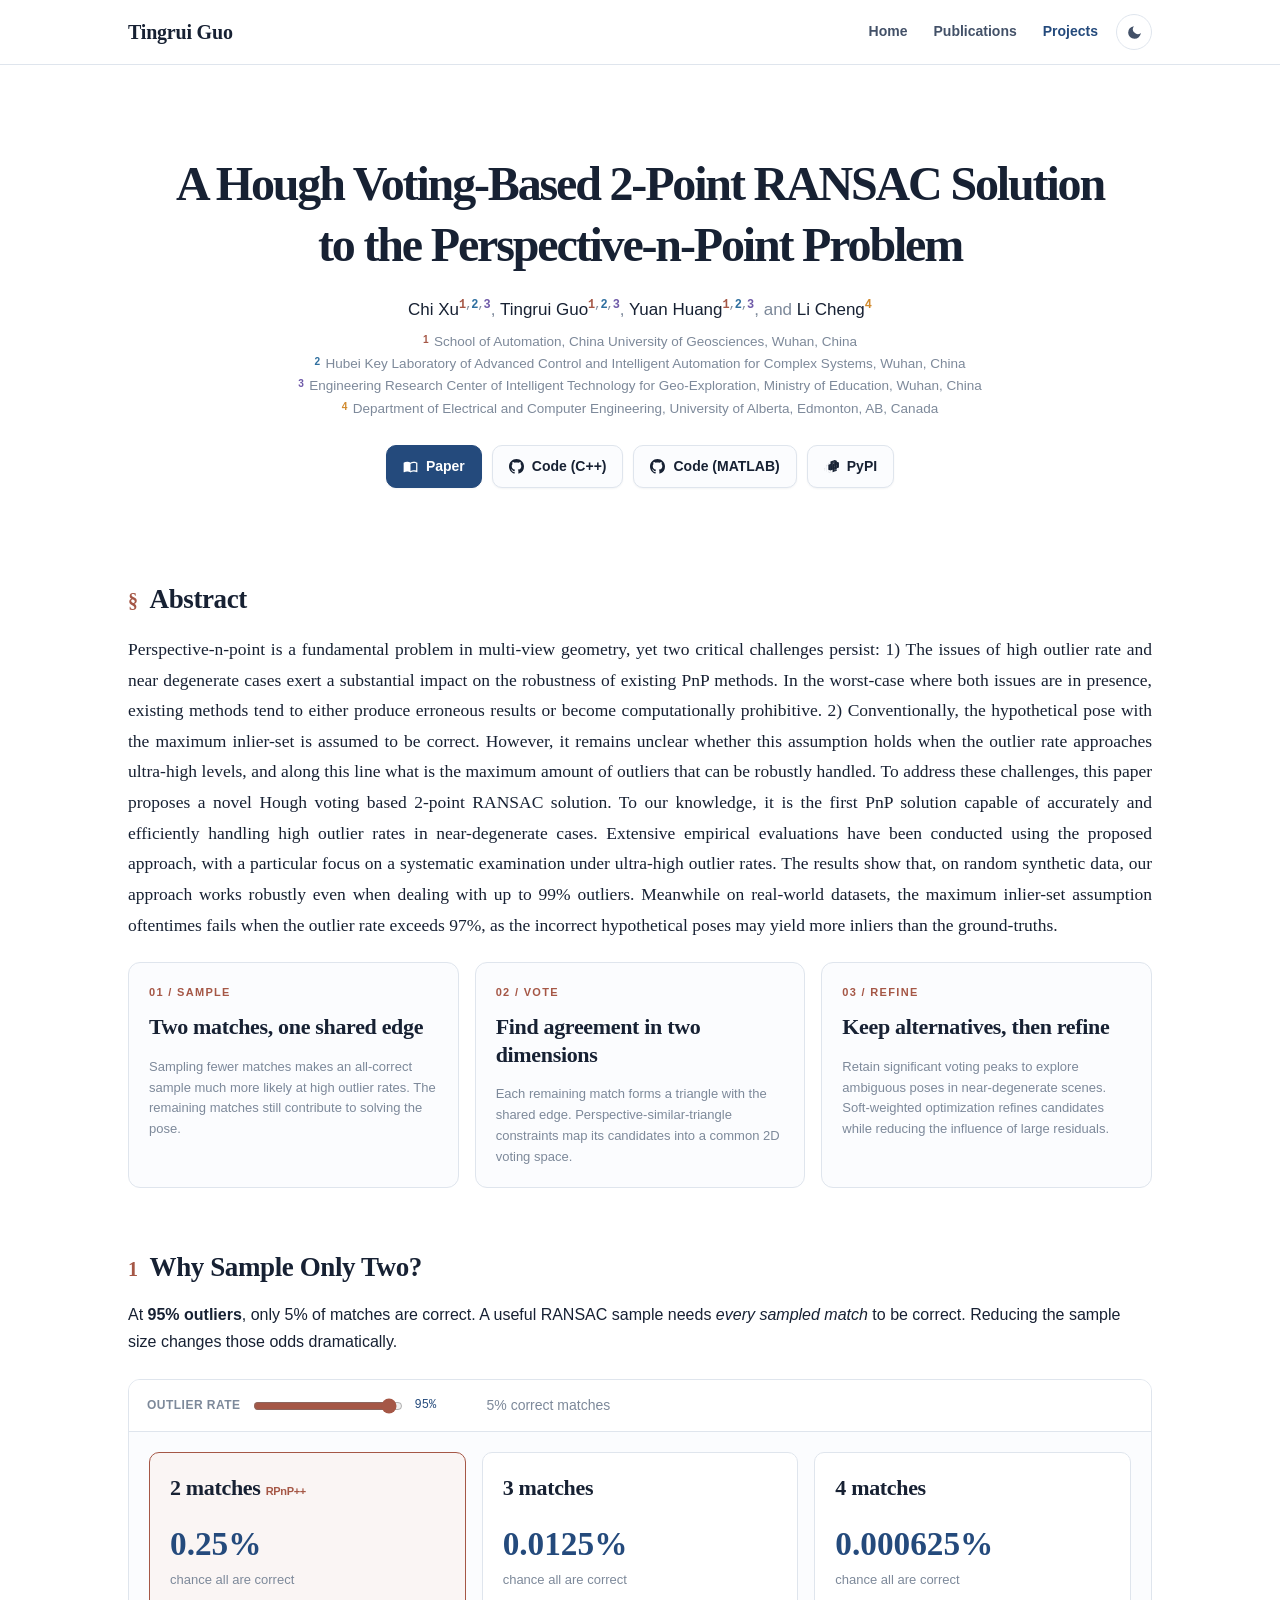
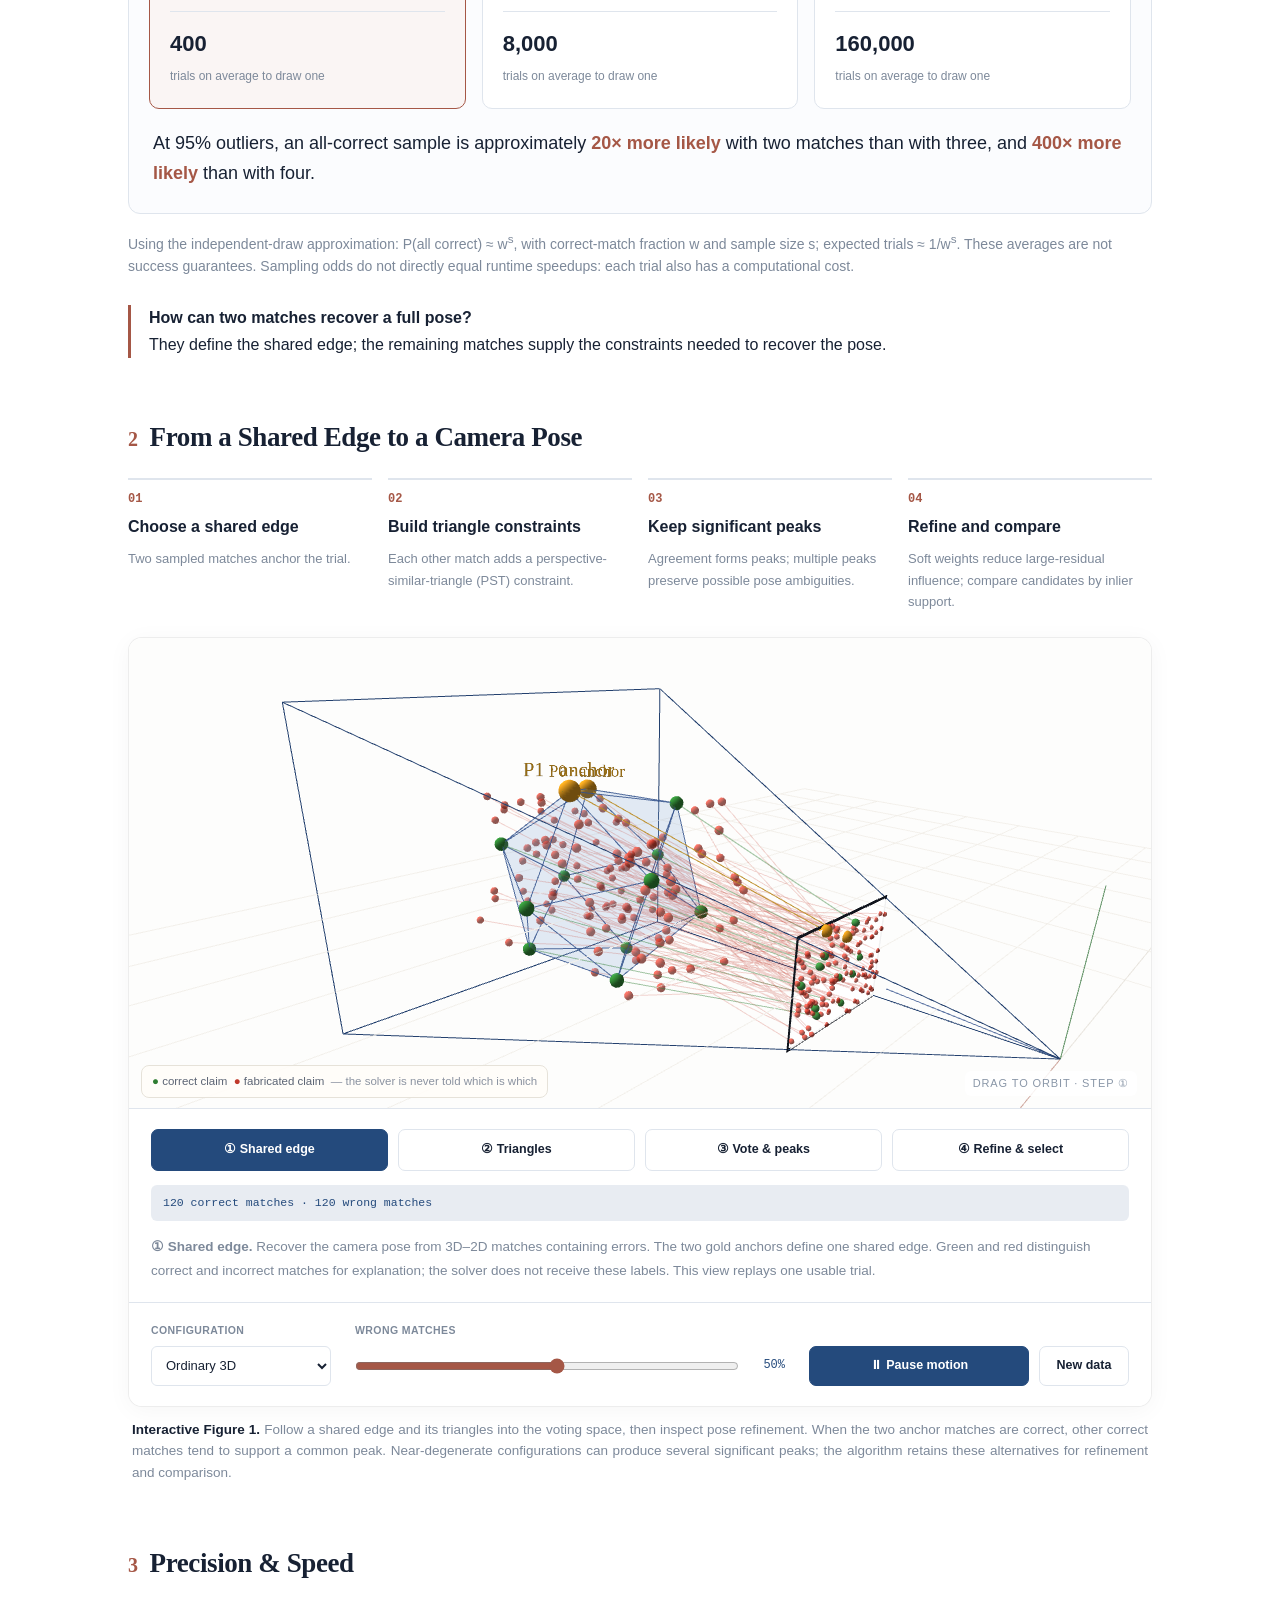
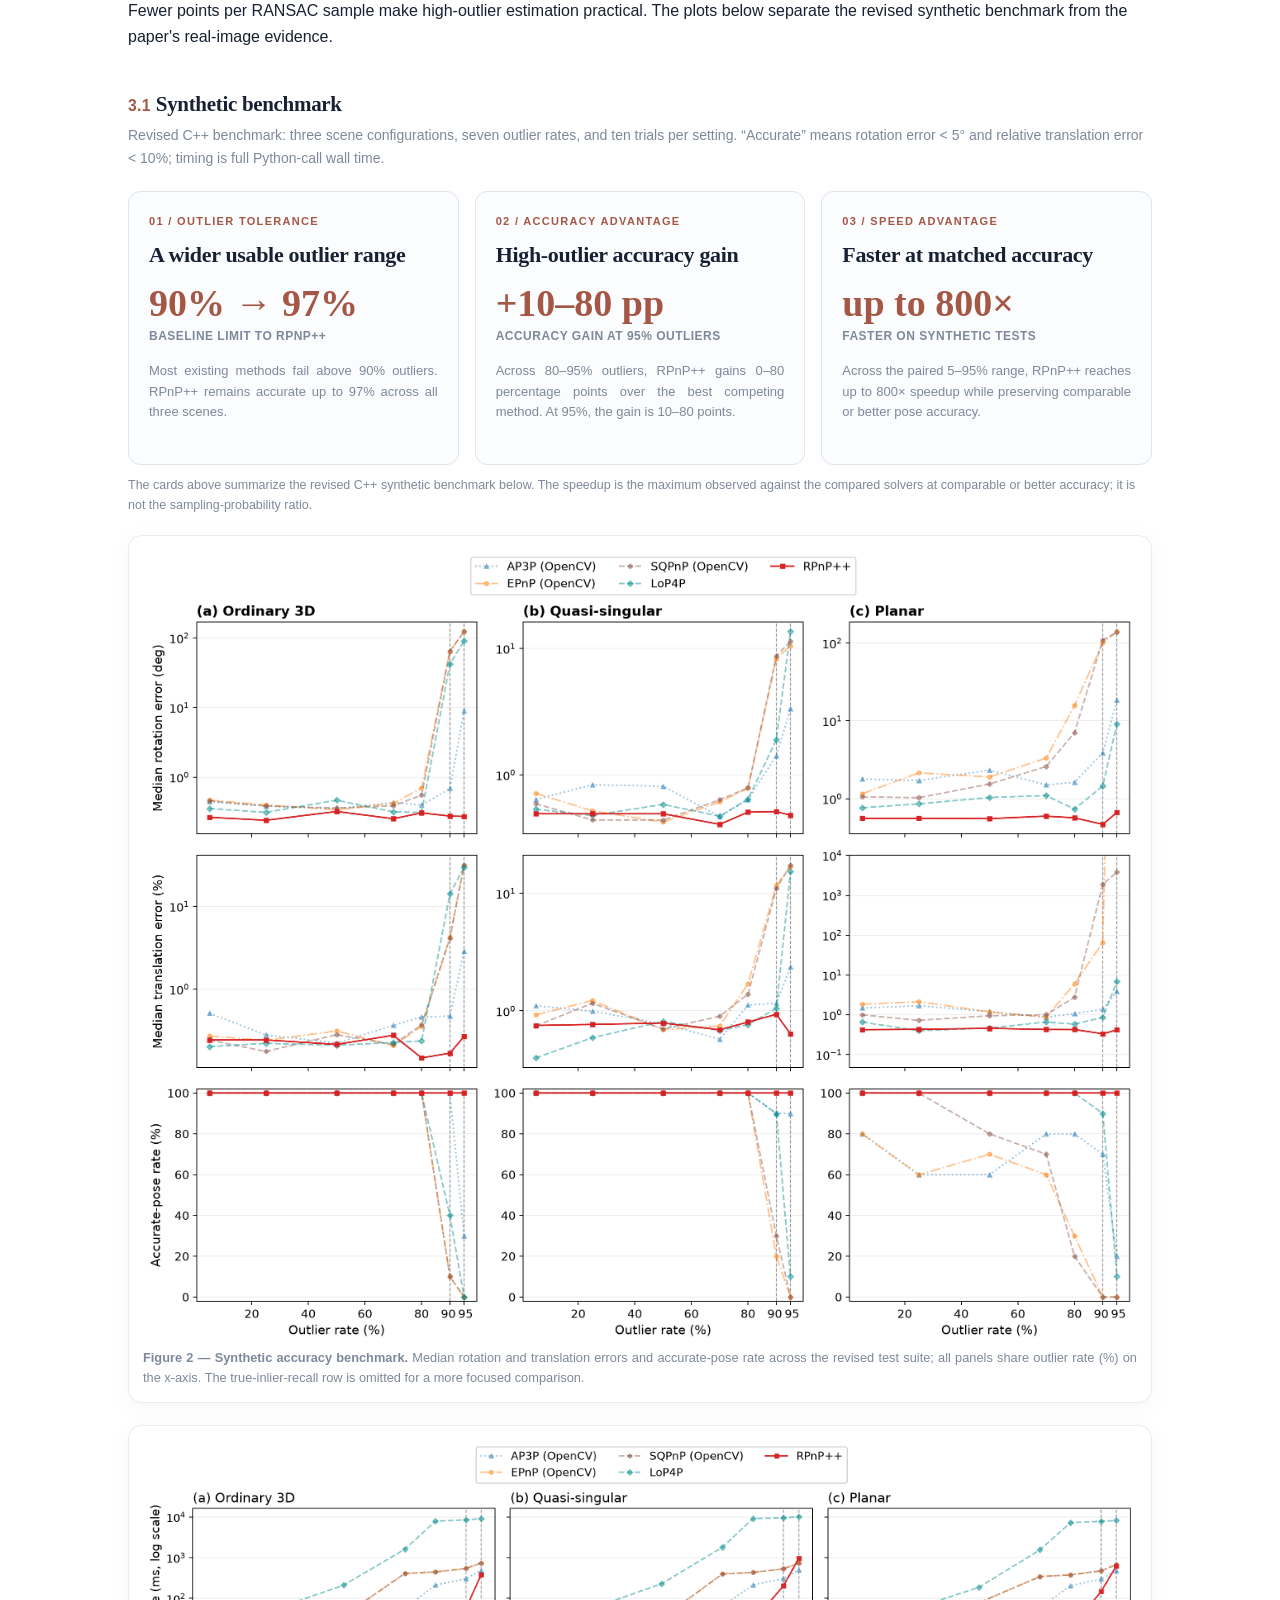
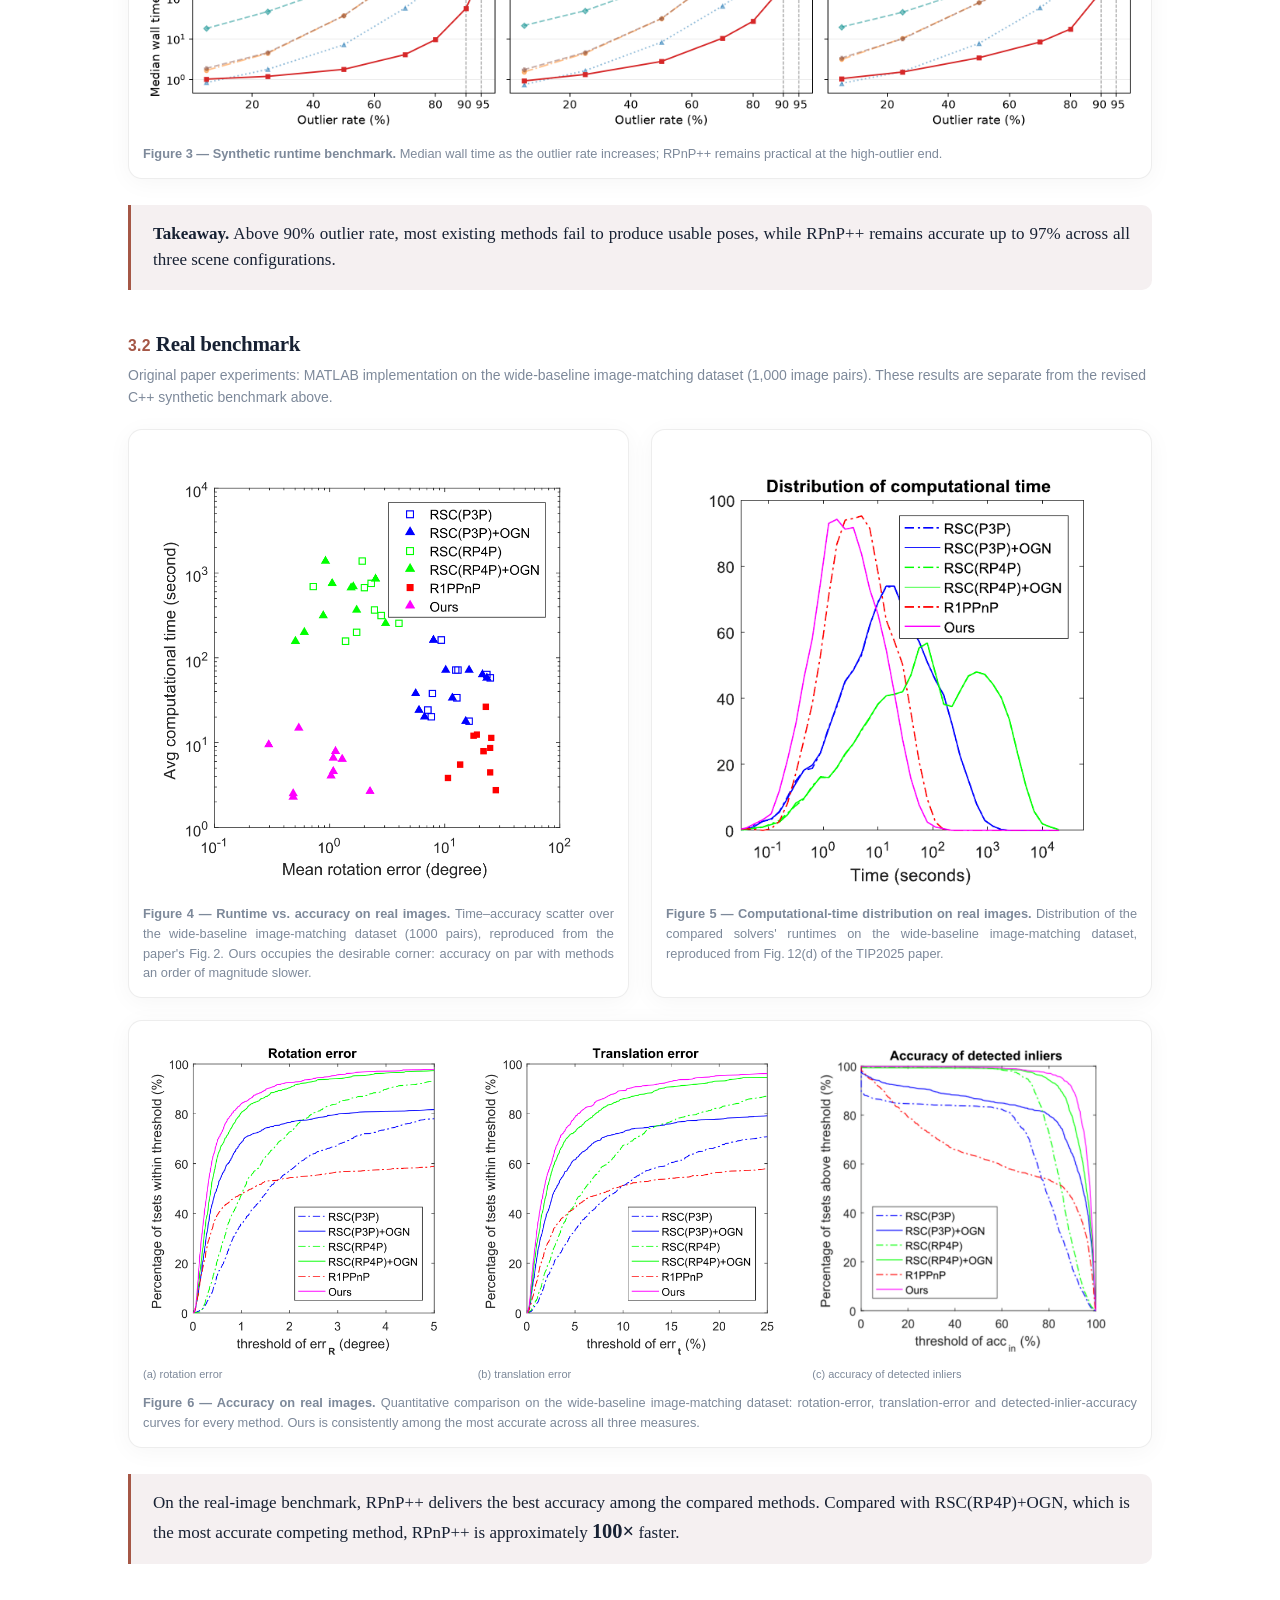
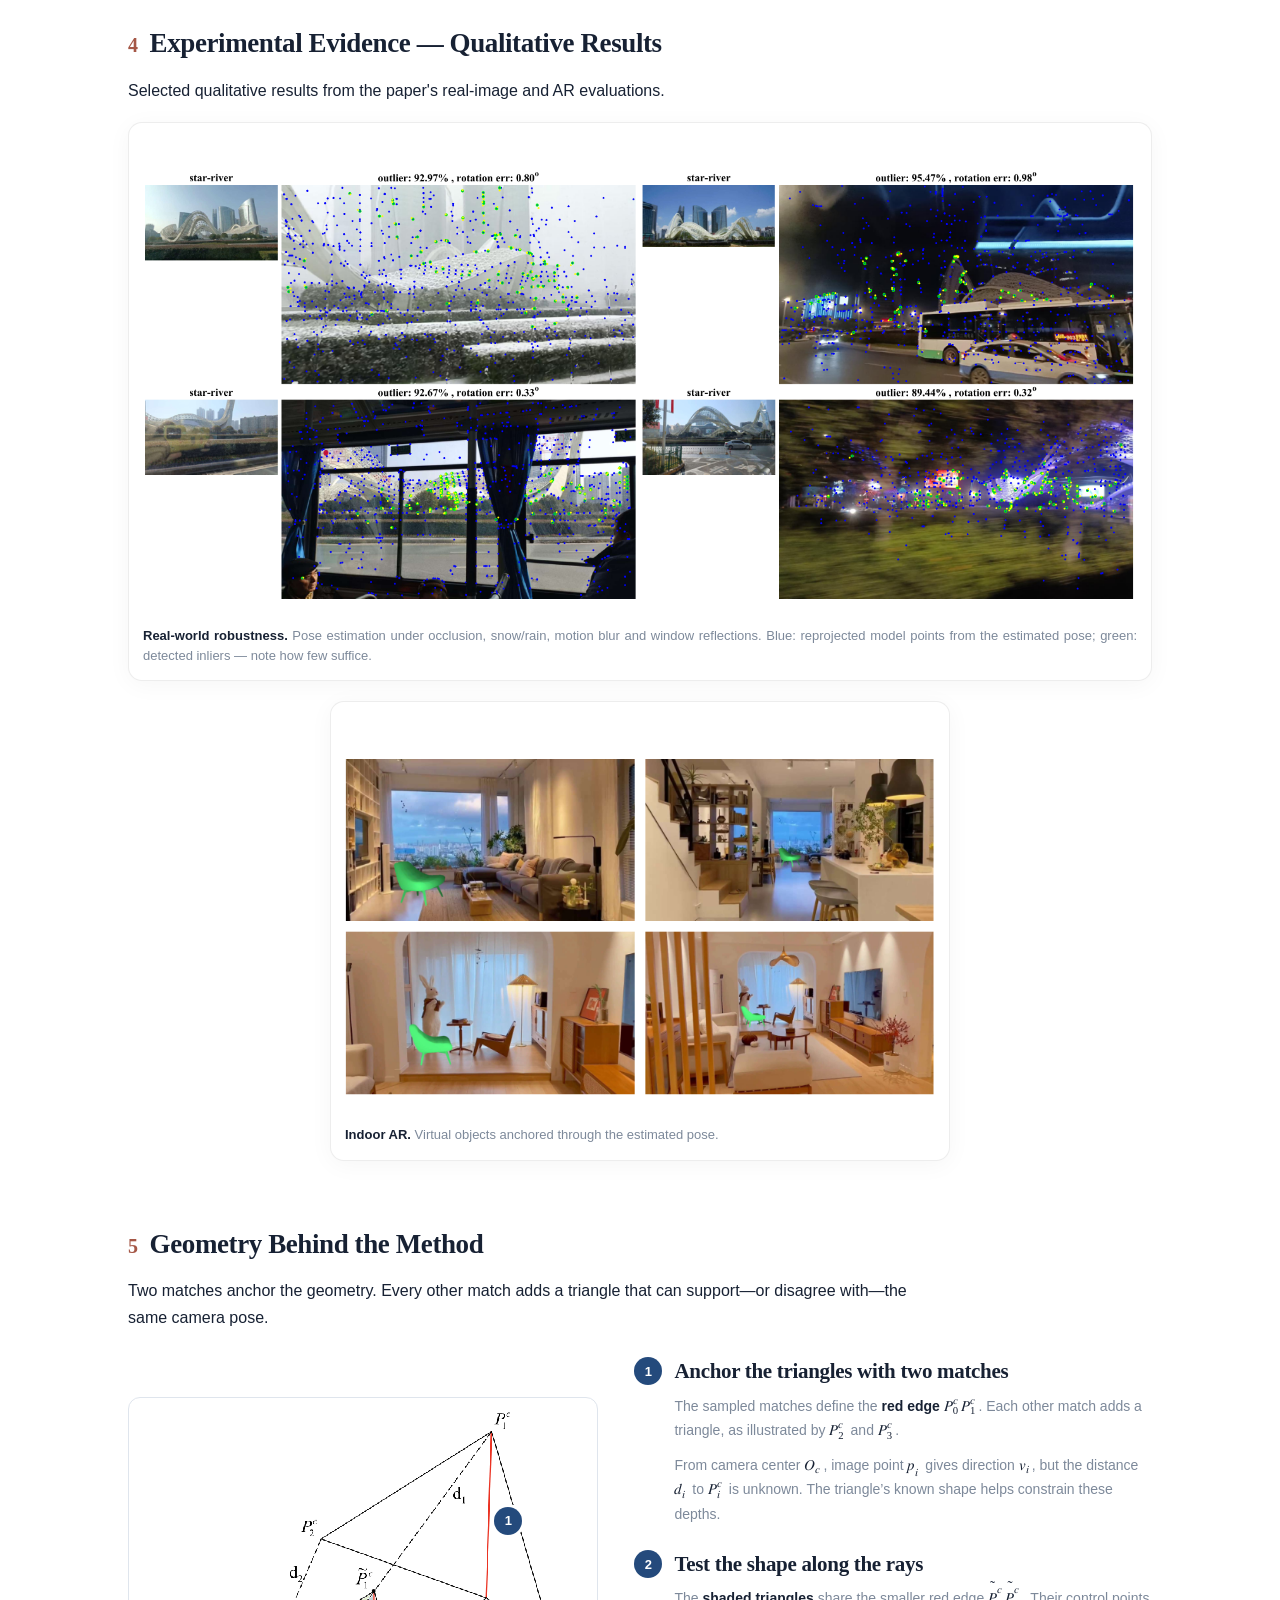
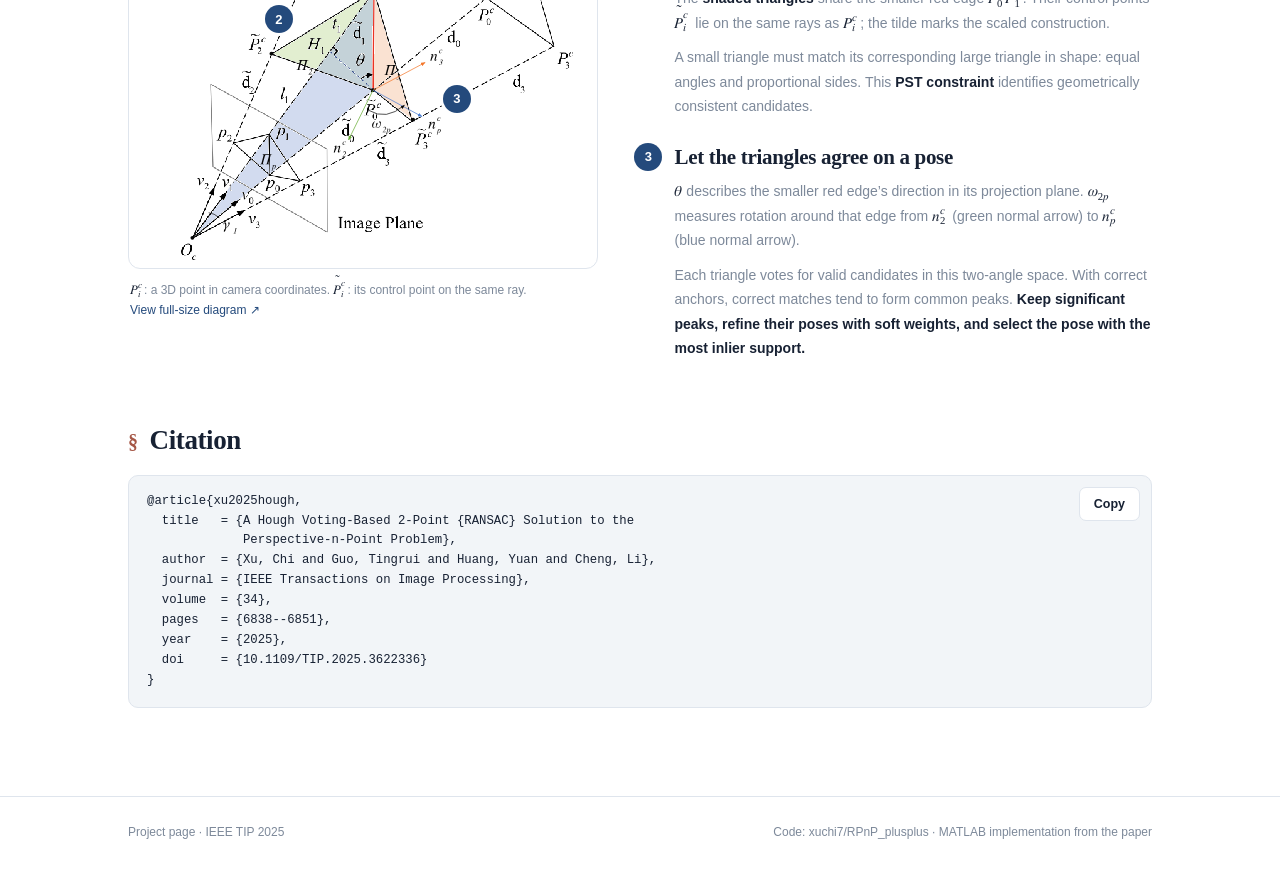
==== commit 459aea23: "update description" ====
--- a/projects/rpnp_pp/index.html
+++ b/projects/rpnp_pp/index.html
@@ -94,46 +94,58 @@
       hypothetical poses may yield more inliers than the ground-truths.
     </p>
 
-    <div class="highlights benchmark-advantages" aria-label="RPnP++ synthetic benchmark advantages">
-      <article class="advantage-card">
-        <div class="advantage-label">01 / Outlier tolerance</div>
-        <h4>A wider usable outlier range</h4>
-        <div class="advantage-stat">90% &rarr; 97% <span>baseline limit to RPnP++</span></div>
-        <p>Most existing methods fail above 90% outliers. RPnP++ remains accurate up to 97% across all three scenes.</p>
-      </article>
-      <article class="advantage-card">
-        <div class="advantage-label">02 / Accuracy advantage</div>
-        <h4>High-outlier accuracy gain</h4>
-        <div class="advantage-stat">+10–80% <span>accuracy gain at 95% outliers</span></div>
-        <p>Across 80–95% outliers, RPnP++ gains 0–80 percentage points over the best competing method. At 95%, the gain is 10–80 points.</p>
-      </article>
-      <article class="advantage-card">
-        <div class="advantage-label">03 / Speed advantage</div>
-        <h4>Faster at matched accuracy</h4>
-        <div class="advantage-stat">up to 800&times; <span>faster on synthetic tests</span></div>
-        <p>Across the paired 5–95% range, RPnP++ reaches up to 800&times; speedup while preserving comparable or better pose accuracy.</p>
-      </article>
-    </div>
+    <div class="highlights benchmark-advantages method-cards" aria-label="Three key method designs">
+      <article class="advantage-card"><div class="advantage-label">01 / Sample</div><h3>Two matches, one shared edge</h3><p>Sampling fewer matches makes an all-correct sample much more likely at high outlier rates. The remaining matches still contribute to solving the pose.</p></article>
+      <article class="advantage-card"><div class="advantage-label">02 / Vote</div><h3>Find agreement in two dimensions</h3><p>Each remaining match forms a triangle with the shared edge. Perspective-similar-triangle constraints map its candidates into a common 2D voting space.</p></article>
+      <article class="advantage-card"><div class="advantage-label">03 / Refine</div><h3>Keep alternatives, then refine</h3><p>Retain significant voting peaks to explore ambiguous poses in near-degenerate scenes. Soft-weighted optimization refines candidates while reducing the influence of large residuals.</p></article>
+    </div>
+  </div>
+</section>
+
+<section id="sampling">
+  <div class="container">
+    <h2 class="sec"><span class="no">1</span>Why Sample Only Two?</h2>
+    <p>At <strong>95% outliers</strong>, only 5% of matches are correct. A useful RANSAC sample needs <em>every sampled match</em> to be correct. Reducing the sample size changes those odds dramatically.</p>
+    <div class="sampling-panel">
+      <div class="controls"><div class="ctrl"><label for="sample-outliers">Outlier rate</label><input id="sample-outliers" type="range" min="0" max="99" step="1" value="95" aria-describedby="sampling-assumptions"><output class="val" id="sample-outliers-value" for="sample-outliers">95%</output></div><span id="sample-inliers">5% correct matches</span></div>
+      <div class="sampling-grid" aria-label="Probability that every sampled match is correct">
+        <article class="sample-card sample-ours"><h3>2 matches <span>RPnP++</span></h3><div class="sample-prob" id="sample-prob-2">0.25%</div><p>chance all are correct</p><div class="sample-trials"><strong id="sample-trials-2">400</strong><span>trials on average to draw one</span></div></article>
+        <article class="sample-card"><h3>3 matches</h3><div class="sample-prob" id="sample-prob-3">0.0125%</div><p>chance all are correct</p><div class="sample-trials"><strong id="sample-trials-3">8,000</strong><span>trials on average to draw one</span></div></article>
+        <article class="sample-card"><h3>4 matches</h3><div class="sample-prob" id="sample-prob-4">0.000625%</div><p>chance all are correct</p><div class="sample-trials"><strong id="sample-trials-4">160,000</strong><span>trials on average to draw one</span></div></article>
+      </div>
+      <p class="sampling-takeaway" id="sample-takeaway" aria-live="polite">At 95% outliers, an all-correct sample is approximately <strong>20× more likely</strong> with two matches than with three, and <strong>400× more likely</strong> than with four.</p>
+    </div>
+    <p class="benchmark-note" id="sampling-assumptions">Using the independent-draw approximation: P(all correct) ≈ w<sup>s</sup>, with correct-match fraction w and sample size s; expected trials ≈ 1/w<sup>s</sup>. These averages are not success guarantees. Sampling odds do not directly equal runtime speedups: each trial also has a computational cost.</p>
+    <p class="method-bridge"><strong>How can two matches recover a full pose?</strong> They define the shared edge; the remaining matches supply the constraints needed to recover the pose.</p>
   </div>
 </section>
 
 <!-- ====================== FLAGSHIP PIPELINE DEMO =================== -->
 <section id="demo">
   <div class="container">
-    <h2 class="sec"><span class="no">1</span>Watch It Run</h2>
-
+    <h2 class="sec"><span class="no">2</span>From a Shared Edge to a Camera Pose</h2>
+
+    <ol class="method-flow" aria-label="Method overview">
+      <li><strong>Choose a shared edge</strong><span>Two sampled matches anchor the trial.</span></li>
+      <li><strong>Build triangle constraints</strong><span>Each other match adds a perspective-similar-triangle (PST) constraint.</span></li>
+      <li><strong>Keep significant peaks</strong><span>Agreement forms peaks; multiple peaks preserve possible pose ambiguities.</span></li>
+      <li><strong>Refine and compare</strong><span>Soft weights reduce large-residual influence; compare candidates by inlier support.</span></li>
+    </ol>
     <div class="demo-card">
       <div class="viz-holder" id="viz-pipeline" style="height:470px">
         <div class="viz-badge" id="pipe-badge">drag to orbit · step ①</div>
       </div>
-      <div class="pipe-steps">
-        <button class="chip-btn step-tab active" data-step="A">① Task</button>
-        <button class="chip-btn step-tab" data-step="B">② Vote</button>
-        <button class="chip-btn step-tab" data-step="C">③ Refine</button>
-        <span class="readout" id="pipe-readout" style="margin-left:auto">–</span>
-      </div>
+      <div class="pipe-info">
+      <div class="pipe-steps" role="group" aria-label="Pipeline stage">
+        <button class="chip-btn step-tab active" data-step="A">① Shared edge</button>
+        <button class="chip-btn step-tab" data-step="D">② Triangles</button>
+        <button class="chip-btn step-tab" data-step="B">③ Vote &amp; peaks</button>
+        <button class="chip-btn step-tab" data-step="C">④ Refine &amp; select</button>
+      </div>
+      <div class="pipe-status"><span class="readout" id="pipe-readout">–</span></div>
       <p class="pipe-cap" id="pipe-cap"></p>
-      <div class="controls">
+      </div>
+      <div class="controls pipeline-controls">
         <div class="ctrl">
           <label for="pp-config">Configuration</label>
           <select id="pp-config">
@@ -147,25 +159,48 @@
           <input type="range" id="pp-outliers" min="0" max="95" value="50" step="5">
           <span class="val" id="pp-outliers-val">50%</span>
         </div>
-        <div class="ctrl">
+        <div class="ctrl" id="pp-peak-control" hidden><label for="pp-peak">Candidate</label><select id="pp-peak" aria-label="Pose candidate and refined inlier support"></select></div>
+        <div class="ctrl pipeline-actions">
           <button class="chip-btn primary active" id="pp-run">⏸ Pause motion</button>
           <button class="chip-btn" id="pp-newdata">New data</button>
         </div>
       </div>
     </div>
-    <p class="figcap"><b>Interactive Figure 1.</b> The same correspondences feed Task, Vote, and Refine. Vote replays every valid PST candidate from a data-only two-point trial; Refine replays the production dynamic soft-weighted Gauss–Newton schedule <span class="mono">[3, 4, ∞]</span>. Select a stage and replay it independently; the solver sees only the matches, not the explanatory inlier labels.</p>
+    <p class="figcap"><b>Interactive Figure 1.</b> Follow a shared edge and its triangles into the voting space, then inspect pose refinement. When the two anchor matches are correct, other correct matches tend to support a common peak. Near-degenerate configurations can produce several significant peaks; the algorithm retains these alternatives for refinement and comparison.</p>
   </div>
 </section>
 
 <!-- ===================== WHY 2 POINTS ============================ -->
 <section id="why2pt">
   <div class="container">
-    <h2 class="sec"><span class="no">2</span>Precision &amp; Speed</h2>
+    <h2 class="sec"><span class="no">3</span>Precision &amp; Speed</h2>
 
     <p>Fewer points per RANSAC sample make high-outlier estimation practical. The plots below separate the revised synthetic benchmark from the paper's real-image evidence.</p>
 
-    <h3 class="benchmark-subtitle"><span class="benchmark-index">2.1</span> Synthetic benchmark</h3>
+    <h3 class="benchmark-subtitle"><span class="benchmark-index">3.1</span> Synthetic benchmark</h3>
     <p class="benchmark-note">Revised C++ benchmark: three scene configurations, seven outlier rates, and ten trials per setting. “Accurate” means rotation error &lt; 5&deg; and relative translation error &lt; 10%; timing is full Python-call wall time.</p>
+
+    <div class="highlights benchmark-advantages" aria-label="RPnP++ synthetic benchmark advantages">
+      <article class="advantage-card">
+        <div class="advantage-label">01 / Outlier tolerance</div>
+        <h4>A wider usable outlier range</h4>
+        <div class="advantage-stat">90% &rarr; 97% <span>baseline limit to RPnP++</span></div>
+        <p>Most existing methods fail above 90% outliers. RPnP++ remains accurate up to 97% across all three scenes.</p>
+      </article>
+      <article class="advantage-card">
+        <div class="advantage-label">02 / Accuracy advantage</div>
+        <h4>High-outlier accuracy gain</h4>
+        <div class="advantage-stat">+10–80 pp <span>accuracy gain at 95% outliers</span></div>
+        <p>Across 80–95% outliers, RPnP++ gains 0–80 percentage points over the best competing method. At 95%, the gain is 10–80 points.</p>
+      </article>
+      <article class="advantage-card">
+        <div class="advantage-label">03 / Speed advantage</div>
+        <h4>Faster at matched accuracy</h4>
+        <div class="advantage-stat">up to 800&times; <span>faster on synthetic tests</span></div>
+        <p>Across the paired 5–95% range, RPnP++ reaches up to 800&times; speedup while preserving comparable or better pose accuracy.</p>
+      </article>
+    </div>
+    <p class="benchmark-note benchmark-footnote">The cards above summarize the revised C++ synthetic benchmark below. The speedup is the maximum observed against the compared solvers at comparable or better accuracy; it is not the sampling-probability ratio.</p>
 
     <div class="synthetic-fig-stack">
       <figure class="paper-fig">
@@ -181,8 +216,8 @@
     <blockquote class="benchmark-quote">
       <p><b>Takeaway.</b> Above 90% outlier rate, most existing methods fail to produce usable poses, while RPnP++ remains accurate up to 97% across all three scene configurations.</p>
     </blockquote>
-    <h3 class="benchmark-subtitle"><span class="benchmark-index">2.2</span> Real benchmark</h3>
-    <p class="benchmark-note">The following figures retain the page's existing real-image comparison material.</p>
+    <h3 class="benchmark-subtitle"><span class="benchmark-index">3.2</span> Real benchmark</h3>
+    <p class="benchmark-note">Original paper experiments: MATLAB implementation on the wide-baseline image-matching dataset (1,000 image pairs). These results are separate from the revised C++ synthetic benchmark above.</p>
 
     <div class="fig-grid">
       <figure class="paper-fig">
@@ -218,7 +253,7 @@
 <!-- ========================= RESULTS ============================= -->
 <section id="results">
   <div class="container">
-    <h2 class="sec"><span class="no">3</span>Experimental Evidence — Qualitative Results</h2>
+    <h2 class="sec"><span class="no">4</span>Experimental Evidence — Qualitative Results</h2>
     <p>Selected qualitative results from the paper's real-image and AR evaluations.</p>
 
     <div class="paperfig">
@@ -232,6 +267,30 @@
       <figcaption><b>Indoor AR.</b> Virtual objects anchored through the estimated pose.</figcaption>
     </div>
 
+  </div>
+</section>
+
+<!-- ===================== GEOMETRIC INTUITION ====================== -->
+<section id="geometry">
+  <div class="container">
+    <h2 class="sec"><span class="no">5</span>Geometry Behind the Method</h2>
+    <p class="geometry-intro">Two matches anchor the geometry. Every other match adds a triangle that can support—or disagree with—the same camera pose.</p>
+    <div class="geometry-layout">
+      <figure class="geometry-figure">
+        <a class="geometry-image" href="assets/fig/camera-geometry-complete.svg" target="_blank" rel="noopener" aria-label="Open the camera geometry diagram at full size">
+          <img src="assets/fig/camera-geometry-complete.svg" width="746" height="748" loading="lazy" alt="Camera center Oc at bottom left sends rays through image points pi toward 3D points Pi. The red P0–P1 edge is shared by triangles with P2 and P3. Smaller shaded triangles use control points marked with a tilde on the same rays.">
+          <span class="geometry-marker geometry-marker-edge" aria-hidden="true">1</span>
+          <span class="geometry-marker geometry-marker-triangles" aria-hidden="true">2</span>
+          <span class="geometry-marker geometry-marker-angles" aria-hidden="true">3</span>
+        </a>
+        <figcaption><math xmlns="http://www.w3.org/1998/Math/MathML" class="geometry-math"><msubsup><mi>P</mi><mi>i</mi><mi>c</mi></msubsup></math>: a 3D point in camera coordinates. <math xmlns="http://www.w3.org/1998/Math/MathML" class="geometry-math"><msubsup><mover accent="true"><mi>P</mi><mpadded height="+0.18em" voffset="0.18em"><mo>˜</mo></mpadded></mover><mi>i</mi><mi>c</mi></msubsup></math>: its control point on the same ray. <a href="assets/fig/camera-geometry-complete.svg" target="_blank" rel="noopener">View full-size diagram ↗</a></figcaption>
+      </figure>
+      <ol class="geometry-notes">
+        <li><span class="geometry-number">1</span><div><h3>Anchor the triangles with two matches</h3><p>The sampled matches define the <strong>red edge <math xmlns="http://www.w3.org/1998/Math/MathML" class="geometry-math"><mrow><msubsup><mi>P</mi><mn>0</mn><mi>c</mi></msubsup><msubsup><mi>P</mi><mn>1</mn><mi>c</mi></msubsup></mrow></math></strong>. Each other match adds a triangle, as illustrated by <math xmlns="http://www.w3.org/1998/Math/MathML" class="geometry-math"><msubsup><mi>P</mi><mn>2</mn><mi>c</mi></msubsup></math> and <math xmlns="http://www.w3.org/1998/Math/MathML" class="geometry-math"><msubsup><mi>P</mi><mn>3</mn><mi>c</mi></msubsup></math>.</p><p>From camera center <math xmlns="http://www.w3.org/1998/Math/MathML" class="geometry-math"><msub><mi>O</mi><mi>c</mi></msub></math>, image point <math xmlns="http://www.w3.org/1998/Math/MathML" class="geometry-math"><msub><mi>p</mi><mi>i</mi></msub></math> gives direction <math xmlns="http://www.w3.org/1998/Math/MathML" class="geometry-math"><msub><mi>v</mi><mi>i</mi></msub></math>, but the distance <math xmlns="http://www.w3.org/1998/Math/MathML" class="geometry-math"><msub><mi>d</mi><mi>i</mi></msub></math> to <math xmlns="http://www.w3.org/1998/Math/MathML" class="geometry-math"><msubsup><mi>P</mi><mi>i</mi><mi>c</mi></msubsup></math> is unknown. The triangle’s known shape helps constrain these depths.</p></div></li>
+        <li><span class="geometry-number">2</span><div><h3>Test the shape along the rays</h3><p>The <strong>shaded triangles</strong> share the smaller red edge <math xmlns="http://www.w3.org/1998/Math/MathML" class="geometry-math"><mrow><msubsup><mover accent="true"><mi>P</mi><mpadded height="+0.18em" voffset="0.18em"><mo>˜</mo></mpadded></mover><mn>0</mn><mi>c</mi></msubsup><msubsup><mover accent="true"><mi>P</mi><mpadded height="+0.18em" voffset="0.18em"><mo>˜</mo></mpadded></mover><mn>1</mn><mi>c</mi></msubsup></mrow></math>. Their control points <math xmlns="http://www.w3.org/1998/Math/MathML" class="geometry-math"><msubsup><mover accent="true"><mi>P</mi><mpadded height="+0.18em" voffset="0.18em"><mo>˜</mo></mpadded></mover><mi>i</mi><mi>c</mi></msubsup></math> lie on the same rays as <math xmlns="http://www.w3.org/1998/Math/MathML" class="geometry-math"><msubsup><mi>P</mi><mi>i</mi><mi>c</mi></msubsup></math>; the tilde marks the scaled construction.</p><p>A small triangle must match its corresponding large triangle in shape: equal angles and proportional sides. This <strong>PST constraint</strong> identifies geometrically consistent candidates.</p></div></li>
+        <li><span class="geometry-number">3</span><div><h3>Let the triangles agree on a pose</h3><p><strong><math xmlns="http://www.w3.org/1998/Math/MathML" class="geometry-math"><mi>θ</mi></math></strong> describes the smaller red edge’s direction in its projection plane. <strong><math xmlns="http://www.w3.org/1998/Math/MathML" class="geometry-math"><msub><mi>ω</mi><mrow><mn>2</mn><mi>p</mi></mrow></msub></math></strong> measures rotation around that edge from <math xmlns="http://www.w3.org/1998/Math/MathML" class="geometry-math"><msubsup><mi>n</mi><mn>2</mn><mi>c</mi></msubsup></math> (green normal arrow) to <math xmlns="http://www.w3.org/1998/Math/MathML" class="geometry-math"><msubsup><mi>n</mi><mi>p</mi><mi>c</mi></msubsup></math> (blue normal arrow).</p><p>Each triangle votes for valid candidates in this two-angle space. With correct anchors, correct matches tend to form common peaks. <strong>Keep significant peaks, refine their poses with soft weights, and select the pose with the most inlier support.</strong></p></div></li>
+      </ol>
+    </div>
   </div>
 </section>
 
--- a/projects/rpnp_pp/assets/paper.css
+++ b/projects/rpnp_pp/assets/paper.css
@@ -589,3 +589,98 @@
   .paper-page .results-table-wrap { margin-top: 20px; }
   .paper-page .results-table-wrap table.results { min-width: 650px; }
 }
+
+/* Method explanation and independent sampling comparison. */
+.method-cards h3 { margin: 12px 0; font: 600 22px/1.25 var(--serif); }
+.method-cards p { min-height: 0; text-align: left; }
+.sampling-panel { margin: 24px 0 16px; border: 1px solid var(--hairline); border-radius: 12px; overflow: hidden; background: var(--card); }
+.sampling-panel .controls { border-top: 0; border-bottom: 1px solid var(--hairline); }
+#sample-inliers { font-size: 14px; color: var(--muted); }
+.sampling-grid { display: grid; grid-template-columns: repeat(3, minmax(0, 1fr)); gap: 16px; padding: 20px; }
+.sample-card { padding: 20px; border: 1px solid var(--hairline); border-radius: 10px; background: var(--paper); }
+.sample-ours { border-color: var(--accent); background: color-mix(in srgb, var(--accent) 6%, var(--paper)); }
+.sample-card h3 { margin: 0 0 18px; font: 600 22px/1.4 var(--serif); }
+.sample-card h3 span { display: inline-block; font: 600 11px var(--sans); color: var(--accent); }
+.sample-prob { font: 700 clamp(23px, 2.6vw, 34px)/1.3 var(--serif); color: var(--navy); font-variant-numeric: tabular-nums; }
+.sample-card p { margin: 4px 0 20px; font-size: 13px; color: var(--muted); }
+.sample-trials { border-top: 1px solid var(--hairline); padding-top: 14px; }
+.sample-trials strong { display: block; font-size: 22px; font-variant-numeric: tabular-nums; }
+.sample-trials span { font-size: 12px; color: var(--muted); }
+.sampling-takeaway { margin: 0; padding: 0 24px 24px; font-size: 18px; }
+.sampling-takeaway strong { color: var(--accent); }
+.method-bridge { margin: 28px 0 0; padding-left: 18px; border-left: 3px solid var(--accent); }
+.method-bridge strong { display: block; }
+.method-flow { list-style: none; padding: 0; margin: 24px 0; display: grid; grid-template-columns: repeat(4, minmax(0, 1fr)); gap: 16px; counter-reset: method; }
+.method-flow li { border-top: 2px solid var(--hairline); padding-top: 12px; counter-increment: method; }
+.method-flow li::before { content: '0' counter(method); display: block; color: var(--accent); font: 600 12px var(--mono); margin-bottom: 8px; }
+.method-flow strong, .method-flow span { display: block; }
+.method-flow span { margin-top: 8px; color: var(--muted); font-size: 13px; }
+.paper-page [hidden] { display: none !important; }
+.paper-page .ctrl select#pp-peak { max-width: min(380px, 72vw); }
+@media (max-width: 800px) {
+  .sampling-grid { grid-template-columns: 1fr; padding: 14px; }
+  .sample-card { padding: 16px; }
+  .sample-prob { font-size: 30px; }
+  .method-flow { grid-template-columns: repeat(2, minmax(0, 1fr)); }
+}
+@media (max-width: 460px) {
+  .method-flow { grid-template-columns: 1fr; }
+  .pipe-steps .readout { width: 100%; overflow-wrap: anywhere; }
+}
+
+/* Keep stage navigation, status and controls on explicit alignment tracks. */
+.paper-page #demo .pipe-info { padding: 20px 22px; border-top: 1px solid var(--hairline); }
+.paper-page #demo .pipe-steps { display: grid; grid-template-columns: repeat(4, minmax(0, 1fr)); gap: 10px; padding: 0; }
+.paper-page #demo .step-tab { min-height: 42px; padding: 9px 12px; line-height: 1.4; }
+.paper-page #demo .pipe-status { margin-top: 14px; }
+.paper-page #demo #pipe-readout { display: block; margin: 0; padding: 9px 12px; width: 100%; font-size: 11.5px; line-height: 1.6; overflow-wrap: anywhere; font-variant-numeric: tabular-nums; }
+.paper-page #demo .pipe-cap { margin: 14px 0 0; line-height: 1.75; }
+.paper-page #demo .pipeline-controls { display: grid; grid-template-columns: 180px minmax(160px, 1fr) auto; gap: 18px 24px; align-items: end; padding: 20px 22px; border-top: 1px solid var(--hairline); }
+.paper-page #demo .pipeline-controls > .ctrl { display: grid; grid-template-columns: minmax(0, 1fr) auto; gap: 8px 10px; align-items: center; }
+.paper-page #demo .pipeline-controls label { grid-column: 1 / -1; font-size: 10.5px; line-height: 1.4; }
+.paper-page #demo .pipeline-controls select { grid-column: 1 / -1; width: 100%; max-width: 100%; height: 40px; padding: 7px 10px; }
+.paper-page #demo .pipeline-controls input[type="range"] { width: 100%; min-width: 0; height: 40px; margin: 0; }
+.paper-page #demo .pipeline-controls .val { min-width: 36px; margin: 0; text-align: right; }
+.paper-page #demo .pipeline-controls > .pipeline-actions { grid-column: 3; grid-row: 1; grid-template-columns: 220px 90px; gap: 10px; }
+.paper-page #demo .pipeline-actions .chip-btn { min-height: 40px; padding: 8px 10px; line-height: 1.4; }
+.paper-page #demo #pp-peak-control { grid-row: 2; grid-column: 1 / 3; }
+@media (max-width: 1000px) {
+  .paper-page #demo .pipeline-controls { grid-template-columns: minmax(0, 1fr) minmax(0, 1fr); gap: 18px; }
+  .paper-page #demo .pipeline-controls > .pipeline-actions { grid-column: 1 / -1; grid-row: auto; grid-template-columns: minmax(0, 1fr) minmax(0, 1fr); }
+  .paper-page #demo #pp-peak-control { grid-column: 1 / -1; grid-row: auto; }
+}
+@media (max-width: 600px) {
+  .paper-page #demo .pipe-info, .paper-page #demo .pipeline-controls { padding: 16px; }
+  .paper-page #demo .pipe-steps { grid-template-columns: repeat(2, minmax(0, 1fr)); gap: 8px; }
+  .paper-page #demo .step-tab { font-size: 12px; padding-inline: 6px; }
+  .paper-page #demo .pipeline-controls > .pipeline-actions { grid-template-columns: minmax(0, 1fr) 90px; }
+  .paper-page #demo .pipeline-actions .chip-btn { font-size: 11.5px; }
+}
+
+/* Numbered geometry explanation: markers correspond to the adjacent notes. */
+.geometry-intro { max-width: 780px; margin-bottom: 26px; }
+.geometry-layout { display: grid; grid-template-columns: minmax(0, 1fr) minmax(0, 1.1fr); gap: 36px; align-items: center; }
+.geometry-figure { margin: 0; min-width: 0; }
+.geometry-image { display: block; position: relative; background: #fff; border: 1px solid var(--hairline); border-radius: 12px; overflow: hidden; }
+.geometry-image img { display: block; width: 100%; height: auto; }
+.geometry-marker, .geometry-number { display: grid; place-items: center; width: 28px; height: 28px; border-radius: 50%; background: var(--navy); color: var(--paper); font: 700 13px/1 var(--sans); }
+.geometry-marker { position: absolute; transform: translate(-50%, -50%); background: #244a7c; color: #fff; box-shadow: 0 0 0 3px #fff; }
+.geometry-marker-edge { left: 81%; top: 26%; }
+.geometry-marker-angles { left: 70%; top: 64%; }
+.geometry-marker-triangles { left: 32%; top: 47%; }
+.geometry-figure figcaption { margin: 12px 2px 0; color: var(--muted); font-size: 12px; line-height: 1.65; }
+.geometry-figure figcaption a { color: var(--navy); white-space: nowrap; }
+.geometry-notes { list-style: none; padding: 0; margin: 0; display: grid; gap: 24px; }
+.geometry-notes li { display: grid; grid-template-columns: 28px minmax(0, 1fr); gap: 12px; align-items: start; }
+.geometry-notes h3 { margin: 0 0 8px; font: 600 21px/1.35 var(--serif); }
+.geometry-notes p { margin: 0; font-size: 14px; line-height: 1.75; color: var(--muted); }
+.geometry-notes strong { color: var(--ink); font-weight: 600; }
+.geometry-notes p + p { margin-top: 10px; }
+@media (max-width: 800px) {
+  .geometry-layout { grid-template-columns: minmax(0, 1fr); gap: 28px; }
+  .geometry-figure { width: 100%; max-width: 540px; margin-inline: auto; }
+}
+.geometry-math { font-family: "STIX Two Math", "Cambria Math", "Latin Modern Math", math; font-size: 1.08em; white-space: nowrap; }
+.geometry-notes strong .geometry-math { font-weight: normal; }
+
+.geometry-math { color: var(--ink); }
